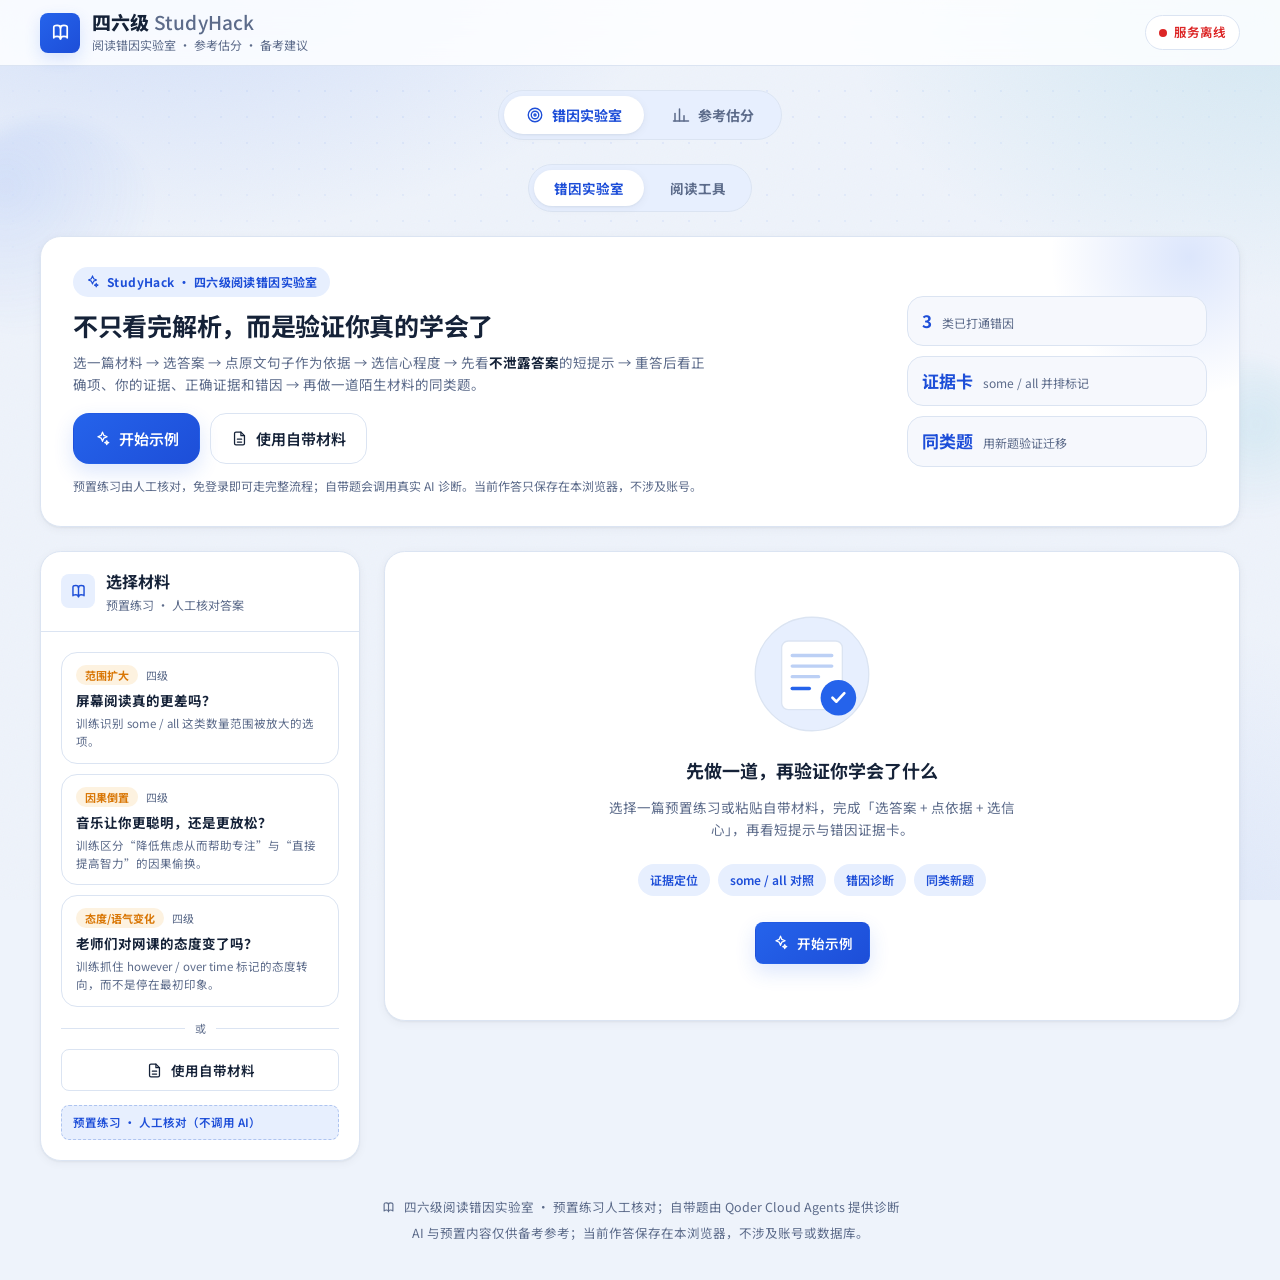
==== web/index.html @ 4e5019ba "feat: initial commit" ====
<!DOCTYPE html>
<html lang="zh-CN">
<head>
  <meta charset="UTF-8" />
  <meta name="viewport" content="width=device-width, initial-scale=1.0, viewport-fit=cover" />
  <title>四六级阅读错因实验室 · StudyHack</title>
  <meta name="description" content="面向大学生四六级备考：阅读错因实验室（选答案、点原文证据、看错因证据卡、做同类新题）与参考估分（参考区间、距目标分参考差、写译语言反馈）。预置练习人工核对，免登录可体验；当前作答只保存在本浏览器。" />
  <meta name="theme-color" content="#2563eb" />
  <link rel="icon" href="data:image/svg+xml,%3Csvg xmlns='http://www.w3.org/2000/svg' viewBox='0 0 24 24'%3E%3Crect width='24' height='24' rx='6' fill='%232563eb'/%3E%3Cpath d='M6 7h5a2 2 0 0 1 2 2v8a1.5 1.5 0 0 0-1.5-1.5H6zM18 7h-5a2 2 0 0 0-2 2v8a1.5 1.5 0 0 1 1.5-1.5H18z' fill='none' stroke='white' stroke-width='1.6' stroke-linejoin='round'/%3E%3C/svg%3E" />
  <link rel="preconnect" href="https://fonts.googleapis.com" />
  <link rel="preconnect" href="https://fonts.gstatic.com" crossorigin />
  <link href="https://fonts.googleapis.com/css2?family=Noto+Sans+SC:wght@400;500;700;800&display=swap" rel="stylesheet" />
  <link rel="stylesheet" href="styles.css" />
  <link rel="stylesheet" href="lab.css" />
</head>
<body>
  <!-- icon sprite: reading lab uses #i-*, estimator uses #e-i-* -->
  <svg width="0" height="0" style="position:absolute" aria-hidden="true">
    <symbol id="i-book" viewBox="0 0 24 24" fill="none" stroke="currentColor" stroke-width="1.8" stroke-linecap="round" stroke-linejoin="round"><path d="M12 7c0-1.5-1.5-2.5-3.5-2.5S5 5 5 6.5v11c0-1 1.5-1.5 3.5-1.5s3.5 1 3.5 2.5"/><path d="M12 7c0-1.5 1.5-2.5 3.5-2.5S19 5 19 6.5v11c0-1-1.5-1.5-3.5-1.5s-3.5 1-3.5 2.5"/><path d="M12 7v11.5"/></symbol>
    <symbol id="i-spark" viewBox="0 0 24 24" fill="none" stroke="currentColor" stroke-width="1.8" stroke-linecap="round" stroke-linejoin="round"><path d="M12 3l1.9 4.6L18.5 9.5l-4.6 1.9L12 16l-1.9-4.6L5.5 9.5l4.6-1.9z"/><path d="M18 15l.8 2 2 .8-2 .8-.8 2-.8-2-2-.8 2-.8z"/></symbol>
    <symbol id="i-info" viewBox="0 0 24 24" fill="none" stroke="currentColor" stroke-width="1.8" stroke-linecap="round" stroke-linejoin="round"><circle cx="12" cy="12" r="9"/><path d="M12 11v5M12 8h.01"/></symbol>
    <symbol id="i-chev" viewBox="0 0 24 24" fill="none" stroke="currentColor" stroke-width="2" stroke-linecap="round" stroke-linejoin="round"><path d="M6 9l6 6 6-6"/></symbol>
    <symbol id="i-trash" viewBox="0 0 24 24" fill="none" stroke="currentColor" stroke-width="1.8" stroke-linecap="round" stroke-linejoin="round"><path d="M4 7h16M9 7V5h6v2M6 7l1 13h10l1-13M10 11v6M14 11v6"/></symbol>
    <symbol id="i-file" viewBox="0 0 24 24" fill="none" stroke="currentColor" stroke-width="1.8" stroke-linecap="round" stroke-linejoin="round"><path d="M14 3H7a2 2 0 0 0-2 2v14a2 2 0 0 0 2 2h10a2 2 0 0 0 2-2V8z"/><path d="M14 3v5h5M9 13h6M9 17h6"/></symbol>
    <symbol id="i-translate" viewBox="0 0 24 24" fill="none" stroke="currentColor" stroke-width="1.8" stroke-linecap="round" stroke-linejoin="round"><path d="M4 5h8M8 3v2c0 4-2 7-5 8"/><path d="M6 9c0 2.5 2.5 4.5 6 5"/><path d="M13 20l4-9 4 9M14.5 17h5"/></symbol>
    <symbol id="i-vocab" viewBox="0 0 24 24" fill="none" stroke="currentColor" stroke-width="1.8" stroke-linecap="round" stroke-linejoin="round"><path d="M4 5a2 2 0 0 1 2-2h13v16H6a2 2 0 0 0-2 2z"/><path d="M4 19a2 2 0 0 1 2-2h13M9 7h6M9 11h4"/></symbol>
    <symbol id="i-check" viewBox="0 0 24 24" fill="none" stroke="currentColor" stroke-width="1.8" stroke-linecap="round" stroke-linejoin="round"><circle cx="12" cy="12" r="9"/><path d="M8.5 12.5l2.5 2.5 4.5-5"/></symbol>
    <symbol id="i-branch" viewBox="0 0 24 24" fill="none" stroke="currentColor" stroke-width="1.8" stroke-linecap="round" stroke-linejoin="round"><circle cx="6" cy="6" r="2.5"/><circle cx="6" cy="18" r="2.5"/><circle cx="18" cy="8" r="2.5"/><path d="M6 8.5v7M18 10.5c0 4-4 3.5-6 5.5"/></symbol>
    <symbol id="i-download" viewBox="0 0 24 24" fill="none" stroke="currentColor" stroke-width="1.8" stroke-linecap="round" stroke-linejoin="round"><path d="M12 3v12M7 11l5 5 5-5M5 21h14"/></symbol>
    <symbol id="i-copy" viewBox="0 0 24 24" fill="none" stroke="currentColor" stroke-width="1.8" stroke-linecap="round" stroke-linejoin="round"><rect x="9" y="9" width="11" height="11" rx="2"/><path d="M5 15V5a2 2 0 0 1 2-2h8"/></symbol>
    <symbol id="i-refresh" viewBox="0 0 24 24" fill="none" stroke="currentColor" stroke-width="1.8" stroke-linecap="round" stroke-linejoin="round"><path d="M20 11a8 8 0 1 0-2.3 6.3M20 5v6h-6"/></symbol>
    <symbol id="i-alert" viewBox="0 0 24 24" fill="none" stroke="currentColor" stroke-width="1.8" stroke-linecap="round" stroke-linejoin="round"><path d="M12 3l9 16H3z"/><path d="M12 10v4M12 17h.01"/></symbol>
    <symbol id="i-stop" viewBox="0 0 24 24" fill="none" stroke="currentColor" stroke-width="1.8" stroke-linecap="round" stroke-linejoin="round"><rect x="6" y="6" width="12" height="12" rx="2"/></symbol>
    <symbol id="i-ok" viewBox="0 0 24 24" fill="none" stroke="currentColor" stroke-width="2" stroke-linecap="round" stroke-linejoin="round"><path d="M5 12.5l4.5 4.5L19 7.5"/></symbol>
    <symbol id="i-target" viewBox="0 0 24 24" fill="none" stroke="currentColor" stroke-width="1.8" stroke-linecap="round" stroke-linejoin="round"><circle cx="12" cy="12" r="9"/><circle cx="12" cy="12" r="5"/><circle cx="12" cy="12" r="1.4"/></symbol>
    <symbol id="i-arrow" viewBox="0 0 24 24" fill="none" stroke="currentColor" stroke-width="2" stroke-linecap="round" stroke-linejoin="round"><path d="M5 12h14M13 6l6 6-6 6"/></symbol>
    <symbol id="e-i-logo" viewBox="0 0 24 24" fill="none" stroke="currentColor" stroke-width="2" stroke-linecap="round" stroke-linejoin="round"><path d="M3 3v18h18"/><path d="M7 14l3-4 3 3 4-6"/></symbol>
    <symbol id="e-i-ok" viewBox="0 0 24 24" fill="none" stroke="currentColor" stroke-width="2.4" stroke-linecap="round" stroke-linejoin="round"><path d="M20 6L9 17l-5-5"/></symbol>
    <symbol id="e-i-alert" viewBox="0 0 24 24" fill="none" stroke="currentColor" stroke-width="2" stroke-linecap="round" stroke-linejoin="round"><path d="M12 9v4"/><path d="M12 17h.01"/><path d="M10.3 3.9L1.8 18a2 2 0 0 0 1.7 3h17a2 2 0 0 0 1.7-3L13.7 3.9a2 2 0 0 0-3.4 0z"/></symbol>
    <symbol id="e-i-info" viewBox="0 0 24 24" fill="none" stroke="currentColor" stroke-width="2" stroke-linecap="round" stroke-linejoin="round"><circle cx="12" cy="12" r="9"/><path d="M12 16v-4"/><path d="M12 8h.01"/></symbol>
    <symbol id="e-i-chev" viewBox="0 0 24 24" fill="none" stroke="currentColor" stroke-width="2" stroke-linecap="round" stroke-linejoin="round"><path d="M6 9l6 6 6-6"/></symbol>
    <symbol id="e-i-listen" viewBox="0 0 24 24" fill="none" stroke="currentColor" stroke-width="2" stroke-linecap="round" stroke-linejoin="round"><path d="M3 12a9 9 0 0 1 18 0"/><path d="M21 16a2 2 0 0 1-2 2h-1v-6h1a2 2 0 0 1 2 2z"/><path d="M3 16a2 2 0 0 0 2 2h1v-6H5a2 2 0 0 0-2 2z"/></symbol>
    <symbol id="e-i-read" viewBox="0 0 24 24" fill="none" stroke="currentColor" stroke-width="2" stroke-linecap="round" stroke-linejoin="round"><path d="M2 4h6a3 3 0 0 1 3 3v13a2 2 0 0 0-2-2H2z"/><path d="M22 4h-6a3 3 0 0 0-3 3v13a2 2 0 0 1 2-2h7z"/></symbol>
    <symbol id="e-i-write" viewBox="0 0 24 24" fill="none" stroke="currentColor" stroke-width="2" stroke-linecap="round" stroke-linejoin="round"><path d="M12 20h9"/><path d="M16.5 3.5a2.1 2.1 0 0 1 3 3L7 19l-4 1 1-4z"/></symbol>
    <symbol id="e-i-trans" viewBox="0 0 24 24" fill="none" stroke="currentColor" stroke-width="2" stroke-linecap="round" stroke-linejoin="round"><path d="M4 5h7"/><path d="M7 4v1c0 4-2 7-4 8"/><path d="M5 9c0 2 2 4 5 5"/><path d="M12 20l4-9 4 9"/><path d="M13.5 17h5"/></symbol>
    <symbol id="e-i-spark" viewBox="0 0 24 24" fill="none" stroke="currentColor" stroke-width="2" stroke-linecap="round" stroke-linejoin="round"><path d="M12 3l1.9 5.1L19 10l-5.1 1.9L12 17l-1.9-5.1L5 10l5.1-1.9z"/><path d="M19 15l.8 2.2L22 18l-2.2.8L19 21l-.8-2.2L16 18l2.2-.8z"/></symbol>
    <symbol id="e-i-refresh" viewBox="0 0 24 24" fill="none" stroke="currentColor" stroke-width="2" stroke-linecap="round" stroke-linejoin="round"><path d="M21 12a9 9 0 1 1-3-6.7"/><path d="M21 3v5h-5"/></symbol>
    <symbol id="e-i-target" viewBox="0 0 24 24" fill="none" stroke="currentColor" stroke-width="2" stroke-linecap="round" stroke-linejoin="round"><circle cx="12" cy="12" r="9"/><circle cx="12" cy="12" r="5"/><circle cx="12" cy="12" r="1.4"/></symbol>
    <symbol id="e-i-chart" viewBox="0 0 24 24" fill="none" stroke="currentColor" stroke-width="2" stroke-linecap="round" stroke-linejoin="round"><path d="M4 20V10"/><path d="M10 20V4"/><path d="M16 20v-7"/><path d="M22 20H2"/></symbol>
    <symbol id="e-i-book" viewBox="0 0 24 24" fill="none" stroke="currentColor" stroke-width="2" stroke-linecap="round" stroke-linejoin="round"><path d="M4 19.5A2.5 2.5 0 0 1 6.5 17H20"/><path d="M6.5 2H20v20H6.5A2.5 2.5 0 0 1 4 19.5v-15A2.5 2.5 0 0 1 6.5 2z"/></symbol>
  </svg>

  <div class="bg" aria-hidden="true"><span class="orb a"></span><span class="orb b"></span></div>

  <header class="header">
    <div class="brand">
      <span class="logo"><svg><use href="#i-book"/></svg></span>
      <div class="titles">
        <h1>四六级 <span class="thin">StudyHack</span></h1>
        <p class="sub">阅读错因实验室 · 参考估分 · 备考建议</p>
      </div>
    </div>
    <div class="spacer"></div>
    <span class="status-pill" id="statusPill" data-state="checking" role="status">
      <span class="dot"></span><span class="txt" id="statusText">检测服务…</span>
    </span>
  </header>

  <main class="wrap">
    <nav class="tabnav" role="tablist" aria-label="功能切换">
      <button class="tab" id="tab-reading" role="tab" type="button" aria-selected="true" aria-controls="view-reading">
        <svg><use href="#i-target"/></svg><span>错因实验室</span>
      </button>
      <button class="tab" id="tab-estimator" role="tab" type="button" aria-selected="false" aria-controls="view-estimator" tabindex="-1">
        <svg><use href="#e-i-chart"/></svg><span>参考估分</span>
      </button>
    </nav>

    <!-- ==================== 阅读错因实验室 ==================== -->
    <section class="view view-reading active" id="view-reading" role="tabpanel" aria-labelledby="tab-reading">
      <div class="lab-subnav" role="tablist" aria-label="阅读模式">
        <button class="subtab" id="subtab-lab" role="tab" type="button" aria-selected="true" aria-controls="labPanel">错因实验室</button>
        <button class="subtab" id="subtab-tool" role="tab" type="button" aria-selected="false" aria-controls="toolPanel">阅读工具</button>
      </div>

      <div class="lab-panel" id="labPanel" role="tabpanel" aria-labelledby="subtab-lab">
        <section class="card lab-hero">
          <div class="lh-copy">
            <span class="eyebrow"><svg width="15" height="15"><use href="#i-spark"/></svg> StudyHack · 四六级阅读错因实验室</span>
            <h2>不只看完解析，而是验证你真的学会了</h2>
            <p>选一篇材料 → 选答案 → 点原文句子作为依据 → 选信心程度 → 先看<b>不泄露答案</b>的短提示 → 重答后看正确项、你的证据、正确证据和错因 → 再做一道陌生材料的同类题。</p>
            <div class="lh-actions">
              <button class="btn btn-primary btn-lg" id="labStartBtn" type="button"><svg><use href="#i-spark"/></svg>开始示例</button>
              <button class="btn btn-lg-ghost" id="labCustomBtn" type="button"><svg><use href="#i-file"/></svg>使用自带材料</button>
            </div>
            <p class="lh-note">预置练习由人工核对，免登录即可走完整流程；自带题会调用真实 AI 诊断。当前作答只保存在本浏览器，不涉及账号。</p>
          </div>
          <div class="lh-facts" aria-hidden="true">
            <div><b>3</b><span>类已打通错因</span></div>
            <div><b>证据卡</b><span>some / all 并排标记</span></div>
            <div><b>同类题</b><span>用新题验证迁移</span></div>
          </div>
        </section>

        <div class="lab-grid">
          <aside class="card lab-side">
            <div class="card-head">
              <span class="chip t"><svg><use href="#i-book"/></svg></span>
              <div><h2>选择材料</h2><p class="hint">预置练习 · 人工核对答案</p></div>
            </div>
            <div class="card-body">
              <div class="preset-list" id="labPresetList"></div>
              <div class="side-divider"><span>或</span></div>
              <button type="button" class="btn btn-block" id="labSideCustomBtn"><svg><use href="#i-file"/></svg>使用自带材料</button>
              <div class="mode-badge" id="labModeBadge" data-mode="local">本地示例模式</div>
            </div>
          </aside>

          <main class="lab-main" aria-live="polite">
            <div class="card empty" id="labEmpty">
              <svg class="art" viewBox="0 0 200 200" fill="none" aria-hidden="true">
                <circle cx="100" cy="100" r="86" fill="#e7effe"/>
                <circle cx="100" cy="100" r="86" stroke="#dbe4f2" stroke-width="2"/>
                <rect x="54" y="50" width="92" height="104" rx="10" fill="#fff" stroke="#dbe4f2" stroke-width="2"/>
                <path d="M70 72h60M70 88h60M70 104h40" stroke="#bcd0f5" stroke-width="5" stroke-linecap="round"/>
                <path d="M70 122h26" stroke="#2563eb" stroke-width="5" stroke-linecap="round"/>
                <circle cx="140" cy="136" r="27" fill="#2563eb"/>
                <path d="M131 136l6 6 12-13" stroke="#fff" stroke-width="4" stroke-linecap="round" stroke-linejoin="round"/>
              </svg>
              <h3>先做一道，再验证你学会了什么</h3>
              <p>选择一篇预置练习或粘贴自带材料，完成「选答案 + 点依据 + 选信心」，再看短提示与错因证据卡。</p>
              <div class="chips"><span>证据定位</span><span>some / all 对照</span><span>错因诊断</span><span>同类新题</span></div>
              <button type="button" class="btn btn-primary" id="labEmptyStart"><svg><use href="#i-spark"/></svg>开始示例</button>
            </div>
            <div id="labStage" class="lab-stage" hidden></div>
          </main>
        </div>
      </div>

      <!-- ==================== 阅读工具（按需加载） ==================== -->
      <div class="tool-panel" id="toolPanel" role="tabpanel" aria-labelledby="subtab-tool" hidden>
        <div class="workspace">
          <section class="input-panel" aria-label="阅读工具输入区">
            <details class="card guide" open>
              <summary>
                <span class="ico"><svg width="18" height="18"><use href="#i-info"/></svg></span>
                阅读工具说明
                <span class="chev"><svg width="18" height="18"><use href="#i-chev"/></svg></span>
              </summary>
              <ol>
                <li>选择级别并粘贴<b>阅读原文</b>，只想看翻译或生词也可以。</li>
                <li>点 <b>全文翻译 / 重点生词 / 长难句</b> 按需加载，每次只请求一个短结果。</li>
                <li>长材料会自动分段翻译；某段失败时可<b>只重试失败段</b>，已加载结果保留。</li>
                <li>生词可一键导出默写清单。</li>
              </ol>
              <div class="tip"><svg width="16" height="16"><use href="#i-spark"/></svg><span>想验证自己是否真的读懂？切到「错因实验室」，用证据卡诊断错因。</span></div>
            </details>

            <div class="card composer">
              <div class="field-label"><span>考试级别</span></div>
              <div class="seg" id="toolLevelSeg" data-level="CET4" role="group" aria-label="考试级别">
                <span class="thumb" aria-hidden="true"></span>
                <button type="button" data-level="CET4" aria-pressed="true">四级 CET-4</button>
                <button type="button" data-level="CET6" aria-pressed="false">六级 CET-6</button>
              </div>
              <div class="field-label">
                <span>原文</span>
                <span class="count" id="toolCharCount">0 / 6000</span>
              </div>
              <textarea id="toolInput" spellcheck="false" aria-label="阅读原文输入框" placeholder="在此粘贴四六级阅读原文……&#10;长材料会自动分段翻译。"></textarea>
              <div class="mini-actions">
                <button type="button" class="btn btn-sm" id="toolSampleBtn"><svg><use href="#i-file"/></svg>加载示例</button>
                <button type="button" class="btn btn-sm btn-ghost" id="toolClearBtn"><svg><use href="#i-trash"/></svg>清空</button>
              </div>
              <div class="tool-actions">
                <button type="button" class="btn" id="toolTransBtn"><svg><use href="#i-translate"/></svg>全文翻译</button>
                <button type="button" class="btn" id="toolVocabBtn"><svg><use href="#i-vocab"/></svg>重点生词</button>
                <button type="button" class="btn" id="toolGrammarBtn"><svg><use href="#i-branch"/></svg>长难句</button>
              </div>
              <p class="submit-note">按需加载 · 长材料自动分段 · 失败可单独重试</p>
              <div class="mode-badge" id="toolModeBadge" data-mode="local">本地示例模式</div>
            </div>
          </section>

          <section class="results" aria-label="阅读工具结果">
            <div class="card result-bar show" id="toolBar">
              <div class="meta"><span class="tag" id="toolTag">按需加载</span><span id="toolMeta"></span></div>
              <button type="button" class="btn btn-ok" id="toolExportBtn" disabled><svg><use href="#i-download"/></svg>导出默写清单</button>
              <button type="button" class="btn" id="toolCopyBtn"><svg><use href="#i-copy"/></svg>复制结果</button>
              <button type="button" class="btn btn-ghost" id="toolResetBtn"><svg><use href="#i-refresh"/></svg>清空结果</button>
            </div>

            <article class="card section tool-section" id="tool-sec-translation">
              <div class="card-head">
                <span class="chip t"><svg><use href="#i-translate"/></svg></span>
                <div><h2>全文翻译</h2><p class="hint">分段加载 · 已加载部分会保留</p></div>
                <span class="grow"></span>
                <button type="button" class="btn btn-sm btn-ghost" id="tool-retry-translation" hidden><svg><use href="#i-refresh"/></svg>重试失败段</button>
              </div>
              <div class="card-body">
                <div class="tool-status" id="tool-status-translation"></div>
                <div class="md" id="tool-body-translation"></div>
              </div>
            </article>

            <article class="card section tool-section" id="tool-sec-vocab">
              <div class="card-head">
                <span class="chip v"><svg><use href="#i-vocab"/></svg></span>
                <div><h2>重点生词</h2><p class="hint">音标 + 释义 · 考纲词优先</p></div>
                <span class="grow"></span>
                <button type="button" class="btn btn-sm btn-ghost" id="tool-retry-vocab" hidden><svg><use href="#i-refresh"/></svg>重试</button>
              </div>
              <div class="card-body">
                <div class="tool-status" id="tool-status-vocab"></div>
                <div class="md" id="tool-body-vocab"></div>
              </div>
            </article>

            <article class="card section tool-section" id="tool-sec-grammar">
              <div class="card-head">
                <span class="chip s"><svg><use href="#i-branch"/></svg></span>
                <div><h2>长难句拆解</h2><p class="hint">主干 · 从句 · 难点</p></div>
                <span class="grow"></span>
                <button type="button" class="btn btn-sm btn-ghost" id="tool-retry-grammar" hidden><svg><use href="#i-refresh"/></svg>重试</button>
              </div>
              <div class="card-body">
                <div class="tool-status" id="tool-status-grammar"></div>
                <div class="md" id="tool-body-grammar"></div>
              </div>
            </article>
          </section>
        </div>
      </div>

      <footer class="foot">
        <div class="line">
          <svg width="15" height="15"><use href="#i-book"/></svg>
          <span>四六级阅读错因实验室 · 预置练习人工核对；自带题由 Qoder Cloud Agents 提供诊断</span>
        </div>
        <p style="margin:6px 0 0">AI 与预置内容仅供备考参考；当前作答保存在本浏览器，不涉及账号或数据库。</p>
      </footer>
    </section>

    <!-- ==================== 参考估分 ==================== -->
    <section class="view view-estimator" id="view-estimator" role="tabpanel" aria-labelledby="tab-estimator">
      <div class="disclaimer-banner" role="note">
        <svg><use href="#e-i-alert"/></svg>
        <div><b>本结果仅为参考估算，不等于官方成绩。</b> 换算基于公开常模表的插值与经验校准，存在模型误差；最终成绩以教育部教育考试院发布为准。</div>
      </div>

      <div class="workspace">
        <div class="input-panel">
          <details class="card guide" open>
            <summary>
              <span class="ico"><svg width="18" height="18"><use href="#e-i-info"/></svg></span>
              使用说明
              <span class="chev"><svg width="18" height="18"><use href="#e-i-chev"/></svg></span>
            </summary>
            <ol>
              <li>选择 <b>四级 / 六级</b>，填写听力与阅读各题型的<b>答对题数</b>。</li>
              <li>写作与翻译可选 <b>自评档位</b>，或粘贴文本由 <b>AI 给出语言反馈</b>。</li>
              <li>查看分模块<b>参考区间</b>、<b>距 425 参考目标的参考差</b>与算法限制。</li>
              <li>可获取基于<b>内置资料库</b>的备考建议（不是个性化提分承诺）。</li>
            </ol>
            <div class="tip"><svg width="16" height="16"><use href="#e-i-info"/></svg><span>要判断切题或信息覆盖，需同时提供作文题目 / 翻译中文原文；缺少材料时只给语言层面反馈。</span></div>
          </details>

          <form class="card form" id="est-form" novalidate>
            <div class="card-head">
              <span class="chip"><svg><use href="#e-i-chart"/></svg></span>
              <div><h2>估分表单</h2><p class="hint">按题型填写答对题数</p></div>
            </div>
            <div class="card-body composer">
              <div class="seg" id="est-levelSeg" data-level="CET4" role="group" aria-label="考试级别">
                <span class="thumb"></span>
                <button type="button" data-level="CET4" aria-pressed="true">四级 CET-4</button>
                <button type="button" data-level="CET6" aria-pressed="false">六级 CET-6</button>
              </div>

              <fieldset class="group">
                <legend><svg width="16" height="16"><use href="#e-i-listen"/></svg> 听力 <span class="legend-max">满分 249</span></legend>
                <div class="count-grid" id="est-listeningFields"></div>
              </fieldset>

              <fieldset class="group">
                <legend><svg width="16" height="16"><use href="#e-i-read"/></svg> 阅读 <span class="legend-max">满分 249</span></legend>
                <div class="count-grid" id="est-readingFields"></div>
              </fieldset>

              <fieldset class="group" data-mod="writing">
                <legend><svg width="16" height="16"><use href="#e-i-write"/></svg> 写作 <span class="legend-max">满分 106.5</span></legend>
                <div class="mode-seg" data-target="writing" role="group" aria-label="写作评分方式">
                  <button type="button" data-mode="band" aria-pressed="true">自评档位</button>
                  <button type="button" data-mode="ai" aria-pressed="false">AI 语言反馈</button>
                </div>
                <div class="band-seg" data-target="writing" role="group" aria-label="写作档位">
                  <button type="button" data-band="low" aria-pressed="false">低档</button>
                  <button type="button" data-band="mid" aria-pressed="true">中档</button>
                  <button type="button" data-band="high" aria-pressed="false">高档</button>
                </div>
                <div class="ai-box" data-target="writing" hidden>
                  <textarea id="est-writingText" maxlength="4000" placeholder="粘贴你的作文全文，AI 将给出 0–15 的语言反馈…"></textarea>
                  <textarea id="est-writingPrompt" class="material-input" maxlength="2000" placeholder="可选：粘贴本次作文题目，才能判断是否切题…"></textarea>
                  <p class="ai-hint">缺少作文题目时，只做语言反馈，不判断切题与论点覆盖。</p>
                </div>
              </fieldset>

              <fieldset class="group" data-mod="translation">
                <legend><svg width="16" height="16"><use href="#e-i-trans"/></svg> 翻译 <span class="legend-max">满分 106.5</span></legend>
                <div class="mode-seg" data-target="translation" role="group" aria-label="翻译评分方式">
                  <button type="button" data-mode="band" aria-pressed="true">自评档位</button>
                  <button type="button" data-mode="ai" aria-pressed="false">AI 语言反馈</button>
                </div>
                <div class="band-seg" data-target="translation" role="group" aria-label="翻译档位">
                  <button type="button" data-band="low" aria-pressed="false">低档</button>
                  <button type="button" data-band="mid" aria-pressed="true">中档</button>
                  <button type="button" data-band="high" aria-pressed="false">高档</button>
                </div>
                <div class="ai-box" data-target="translation" hidden>
                  <textarea id="est-translationText" maxlength="4000" placeholder="粘贴你的翻译译文，AI 将给出 0–15 的语言反馈…"></textarea>
                  <textarea id="est-translationSource" class="material-input" maxlength="2000" placeholder="可选：粘贴翻译中文原文，才能判断信息覆盖与漏译…"></textarea>
                  <p class="ai-hint">缺少中文原文时，只做语言反馈，不判断信息覆盖。</p>
                </div>
              </fieldset>

              <button type="submit" class="btn btn-primary btn-lg" id="est-estimateBtn">
                <svg><use href="#e-i-target"/></svg><span id="est-estimateLabel">开始估分</span>
              </button>
              <p class="submit-note">估分即时完成；AI 语言反馈与备考建议需联网调用。</p>
            </div>
          </form>
        </div>

        <div class="results">
          <div class="card empty" id="est-emptyState">
            <svg class="art" viewBox="0 0 120 120" fill="none" aria-hidden="true">
              <rect x="14" y="20" width="92" height="80" rx="10" fill="var(--accent-soft)"/>
              <rect x="26" y="62" width="14" height="26" rx="3" fill="var(--site-accent)" opacity=".55"/>
              <rect x="46" y="48" width="14" height="40" rx="3" fill="var(--site-accent)" opacity=".75"/>
              <rect x="66" y="36" width="14" height="52" rx="3" fill="var(--site-accent)"/>
              <rect x="86" y="54" width="10" height="34" rx="3" fill="var(--info)" opacity=".7"/>
              <path d="M24 34h50" stroke="var(--accent-deep)" stroke-width="3" stroke-linecap="round" opacity=".5"/>
            </svg>
            <h3>填写表单，查看参考估分</h3>
            <p>基于公开常模换算给出分模块参考区间、距 425 参考目标的参考差，并按相对薄弱模块推送内置备考资料。</p>
            <div class="chips"><span>参考区间</span><span>距目标分参考差</span><span>算法限制</span><span>内置资料建议</span></div>
          </div>

          <div class="card progress" id="est-progress">
            <div class="row">
              <span class="pulse"></span>
              <span class="label" id="est-progressLabel">正在处理…</span>
              <span class="elapsed" id="est-elapsed">0.0s</span>
            </div>
            <div class="bar"><i></i></div>
          </div>

          <div class="card error-card" id="est-errorCard">
            <span class="ico"><svg width="20" height="20"><use href="#e-i-alert"/></svg></span>
            <div>
              <h3>处理失败</h3>
              <p id="est-errorMessage">请稍后重试。</p>
              <button type="button" class="btn btn-sm" id="est-errorRetryBtn"><svg><use href="#e-i-refresh"/></svg> 重试</button>
            </div>
          </div>

          <div class="card result-bar" id="est-resultBar">
            <div class="meta"><span class="tag" id="est-resultTag">估分完成</span><span id="est-resultMeta"></span></div>
            <button type="button" class="btn btn-sm" id="est-recommendBtn"><svg><use href="#e-i-spark"/></svg> 获取备考建议</button>
            <button type="button" class="btn btn-sm btn-ghost" id="est-reestimateBtn"><svg><use href="#e-i-refresh"/></svg> 重新估分</button>
          </div>

          <section class="card section overview" id="est-overviewCard">
            <div class="card-head">
              <span class="chip t"><svg><use href="#e-i-target"/></svg></span>
              <div><h2>参考估分总览</h2><p class="hint" id="est-overviewHint"></p></div>
            </div>
            <div class="card-body">
              <div class="total-row">
                <div class="total-num"><span id="est-totalScore">0</span><small>/ 710</small></div>
                <div class="total-side">
                  <div class="range-line">参考区间 <b id="est-totalRange">0 – 0</b></div>
                  <div class="range-line muted">总分按各模块报道分相加，含经验校准误差</div>
                </div>
              </div>
              <div class="gap-block">
                <div class="gap-head">
                  <span>距 425 参考目标</span>
                  <b id="est-gapValue">—</b>
                </div>
                <p class="gap-note" id="est-gapNote"></p>
                <p class="limits-note" id="est-limits"></p>
              </div>
            </div>
          </section>

          <section class="card section" id="est-modulesCard">
            <div class="card-head">
              <span class="chip o"><svg><use href="#e-i-chart"/></svg></span>
              <div><h2>分模块参考得分</h2><p class="hint">报道分换算 · 参考估算</p></div>
            </div>
            <div class="card-body"><div class="module-list" id="est-moduleList"></div></div>
          </section>

          <section class="card section" id="est-aiCommentCard">
            <div class="card-head">
              <span class="chip v"><svg><use href="#e-i-write"/></svg></span>
              <div><h2>AI 写译反馈</h2><p class="hint">满分各 15 分 · 缺少材料时只评语言</p></div>
            </div>
            <div class="card-body"><div id="est-aiCommentBody" class="ai-comments"></div></div>
          </section>

          <section class="card section" id="est-recommendCard">
            <div class="card-head">
              <span class="chip s"><svg><use href="#e-i-book"/></svg></span>
              <div><h2>备考建议（基于内置资料）</h2><p class="hint">RAG 召回内置资料 · 非个性化提分承诺</p></div>
              <div class="grow"></div>
              <button type="button" class="btn btn-sm btn-ghost" id="est-stopRecBtn" hidden>停止</button>
            </div>
            <div class="card-body"><div id="est-recommendBody" class="md"></div></div>
          </section>
        </div>
      </div>

      <footer class="foot">
        <div class="line"><svg width="15" height="15"><use href="#e-i-alert"/></svg> 本结果仅为参考估算，不等于官方成绩。</div>
        <div class="line muted">换算基于公开常模表插值与经验校准 · 建议来自内置 curated 资料库</div>
      </footer>
    </section>
  </main>

  <div class="toast-region" id="toastRegion" aria-live="polite" aria-atomic="false"></div>

  <script type="module" src="app.js"></script>
</body>
</html>
---- web/styles.css ----
/* ============================================================
   四六级备考助手 — unified blue-white academic study surface
   Two views (阅读答疑 / 估分系统) share one design-token foundation.
   Tokens below are the Nudge-controlled variables; every business
   style consumes them so appearance/radius/spacing/typography/motion
   stay editable from the workbench. View-specific rules are scoped
   under .view-reading / .view-estimator.
   ============================================================ */

:root {
  --site-bg: #eef3fb;
  --site-fg: #152238;
  --site-accent: #2563eb;
  --site-on-accent: #ffffff;
  --site-surface: #ffffff;
  --site-muted: #5c6b8a;
  --site-border: #dbe4f2;
  --site-font: "Noto Sans SC", system-ui, -apple-system, "Segoe UI", Roboto, "PingFang SC", "Microsoft YaHei", sans-serif;
  --site-radius: 16px;
  --site-space: 1;
  --site-type: 1;
  --site-motion: 1;

  /* derived palette */
  --accent-deep: #1d4ed8;
  --accent-soft: #e7effe;
  --accent-glow: rgba(37, 99, 235, .16);
  --ok: #15a34a;
  --ok-soft: #e6f6ec;
  --bad: #dc2626;
  --bad-soft: #fdeaea;
  --warn: #d97706;
  --warn-soft: #fdf2e0;
  --info: #0891b2;

  --gap: calc(24px * var(--site-space, 1));
  --gap-sm: calc(12px * var(--site-space, 1));
  --gap-lg: calc(36px * var(--site-space, 1));
  --dur: calc(180ms * var(--site-motion, 1));
  --dur-slow: calc(420ms * var(--site-motion, 1));
  --r-sm: calc(var(--site-radius) * .5);
  --r-md: var(--site-radius);
  --r-lg: calc(var(--site-radius) * 1.3);
  --r-pill: 999px;

  --shadow-sm: 0 1px 2px rgba(21, 34, 56, .05), 0 2px 10px rgba(21, 34, 56, .05);
  --shadow-md: 0 8px 28px rgba(21, 34, 56, .09), 0 2px 8px rgba(21, 34, 56, .05);
  --shadow-lg: 0 22px 60px rgba(21, 34, 56, .16);
  --header-h: 66px;
}

* { box-sizing: border-box; }
html { scroll-behavior: smooth; }
body {
  margin: 0;
  min-height: 100vh;
  font-family: var(--site-font);
  color: var(--site-fg);
  background: var(--site-bg);
  font-size: calc(15px * var(--site-type, 1));
  line-height: 1.65;
  -webkit-font-smoothing: antialiased;
  text-rendering: optimizeLegibility;
}
.muted { color: var(--site-muted); }

/* ---------- layered ambient background ---------- */
.bg {
  position: fixed; inset: 0; z-index: -1; overflow: hidden;
  background:
    radial-gradient(900px 520px at 12% -8%, var(--accent-glow), transparent 60%),
    radial-gradient(760px 520px at 100% 0%, rgba(8, 145, 178, .12), transparent 58%),
    radial-gradient(680px 600px at 88% 108%, rgba(37, 99, 235, .10), transparent 60%),
    var(--site-bg);
}
.bg::before {
  content: ""; position: absolute; inset: 0;
  background-image: radial-gradient(rgba(37, 99, 235, .10) 1px, transparent 1.4px);
  background-size: 26px 26px;
  mask-image: radial-gradient(1100px 700px at 50% 0%, #000 30%, transparent 78%);
  opacity: .7;
}
.bg::after {
  content: ""; position: absolute; inset: 0; opacity: .035;
  background-image: url("data:image/svg+xml,%3Csvg xmlns='http://www.w3.org/2000/svg' width='160' height='160'%3E%3Cfilter id='n'%3E%3CfeTurbulence type='fractalNoise' baseFrequency='.85' numOctaves='2'/%3E%3C/filter%3E%3Crect width='100%25' height='100%25' filter='url(%23n)'/%3E%3C/svg%3E");
}
.bg .orb { position: absolute; border-radius: 50%; filter: blur(8px); opacity: .5; animation: drift calc(18s * var(--site-motion, 1)) ease-in-out infinite alternate; }
.bg .orb.a { width: 220px; height: 220px; top: 120px; left: -60px; background: radial-gradient(circle at 30% 30%, rgba(37, 99, 235, .22), transparent 70%); }
.bg .orb.b { width: 160px; height: 160px; top: 40%; right: -40px; background: radial-gradient(circle at 60% 40%, rgba(8, 145, 178, .20), transparent 70%); animation-delay: -6s; }
@keyframes drift { from { transform: translate3d(0, 0, 0); } to { transform: translate3d(24px, -30px, 0); } }

/* ---------- header ---------- */
.header {
  position: fixed; top: 0; left: 0; right: 0; height: calc(var(--header-h) + env(safe-area-inset-top)); z-index: 50;
  display: flex; align-items: center; gap: var(--gap-sm);
  padding: env(safe-area-inset-top) max(clamp(16px, 4vw, 40px), env(safe-area-inset-right)) 0 max(clamp(16px, 4vw, 40px), env(safe-area-inset-left));
  background: color-mix(in srgb, var(--site-surface) 82%, transparent);
  backdrop-filter: saturate(1.4) blur(14px); -webkit-backdrop-filter: saturate(1.4) blur(14px);
  border-bottom: 1px solid var(--site-border);
}
.brand { display: flex; align-items: center; gap: 12px; min-width: 0; }
.brand .logo { width: 40px; height: 40px; flex: 0 0 auto; display: grid; place-items: center; border-radius: var(--r-sm); color: var(--site-on-accent); background: linear-gradient(140deg, var(--site-accent), var(--accent-deep)); box-shadow: 0 6px 16px var(--accent-glow); }
.brand .logo svg { width: 23px; height: 23px; }
.brand .titles { min-width: 0; }
.brand h1 { margin: 0; font-size: calc(19px * var(--site-type, 1)); font-weight: 800; letter-spacing: .2px; line-height: 1.2; white-space: nowrap; }
.brand h1 .thin { font-weight: 500; color: var(--site-muted); }
.brand .sub { margin: 1px 0 0; font-size: calc(12px * var(--site-type, 1)); color: var(--site-muted); white-space: nowrap; overflow: hidden; text-overflow: ellipsis; }
.header .spacer { flex: 1; }
.status-pill { display: inline-flex; align-items: center; gap: 7px; padding: 6px 13px; border-radius: var(--r-pill); border: 1px solid var(--site-border); background: var(--site-surface); font-size: calc(12.5px * var(--site-type, 1)); font-weight: 600; color: var(--site-muted); white-space: nowrap; }
.status-pill .dot { width: 8px; height: 8px; border-radius: 50%; background: var(--site-muted); }
.status-pill[data-state="ready"] { color: var(--ok); border-color: color-mix(in srgb, var(--ok) 30%, var(--site-border)); }
.status-pill[data-state="ready"] .dot { background: var(--ok); box-shadow: 0 0 0 4px var(--ok-soft); }
.status-pill[data-state="local"] { color: var(--warn); border-color: color-mix(in srgb, var(--warn) 30%, var(--site-border)); }
.status-pill[data-state="local"] .dot { background: var(--warn); box-shadow: 0 0 0 4px var(--warn-soft); }
.status-pill[data-state="down"] { color: var(--bad); }
.status-pill[data-state="down"] .dot { background: var(--bad); }

/* ---------- layout ---------- */
.wrap { max-width: 1280px; margin: 0 auto; padding: calc(var(--header-h) + env(safe-area-inset-top) + var(--gap)) max(clamp(16px, 4vw, 40px), env(safe-area-inset-right)) calc(var(--gap-lg) + env(safe-area-inset-bottom)) max(clamp(16px, 4vw, 40px), env(safe-area-inset-left)); }
.workspace { display: grid; gap: var(--gap); align-items: start; }

/* ---------- tab navigation + views ---------- */
.tabnav {
  display: flex; width: fit-content; gap: 6px;
  margin: 0 auto var(--gap);
  padding: 5px;
  border-radius: var(--r-pill);
  background: var(--accent-soft);
  border: 1px solid var(--site-border);
}
.tabnav .tab {
  appearance: none; border: 0; background: transparent;
  display: inline-flex; align-items: center; gap: 8px;
  padding: 9px 22px;
  border-radius: var(--r-pill);
  font-family: inherit; font-size: calc(14px * var(--site-type, 1)); font-weight: 700;
  color: var(--site-muted); cursor: pointer;
  transition: color var(--dur), background var(--dur), box-shadow var(--dur);
}
.tabnav .tab svg { width: 18px; height: 18px; flex: 0 0 auto; }
.tabnav .tab:hover { color: var(--accent-deep); }
.tabnav .tab[aria-selected="true"] { background: var(--site-surface); color: var(--accent-deep); box-shadow: var(--shadow-sm); }
.tabnav .tab:focus-visible { outline: none; box-shadow: 0 0 0 4px var(--accent-glow); }
.view { display: none; }
.view.active { display: block; animation: rise var(--dur-slow) cubic-bezier(.2, .7, .2, 1) both; }

/* ---------- generic card ---------- */
.card { background: var(--site-surface); border: 1px solid var(--site-border); border-radius: var(--r-lg); box-shadow: var(--shadow-sm); }
.card-head { display: flex; align-items: center; gap: 11px; padding: calc(16px * var(--site-space, 1)) calc(20px * var(--site-space, 1)); border-bottom: 1px solid var(--site-border); }
.card-head .chip { width: 34px; height: 34px; flex: 0 0 auto; display: grid; place-items: center; border-radius: var(--r-sm); background: var(--accent-soft); color: var(--accent-deep); }
.card-head .chip svg { width: 19px; height: 19px; }
.card-head .chip.t { background: var(--accent-soft); color: var(--accent-deep); }
.card-head .chip.v { background: var(--warn-soft); color: var(--warn); }
.card-head .chip.o { background: var(--ok-soft); color: var(--ok); }
.card-head .chip.s { background: color-mix(in srgb, var(--info) 14%, white); color: var(--info); }
.card-head h2 { margin: 0; font-size: calc(16px * var(--site-type, 1)); font-weight: 700; }
.card-head .hint { margin: 1px 0 0; font-size: calc(12px * var(--site-type, 1)); color: var(--site-muted); font-weight: 400; }
.card-head .grow { flex: 1; }
.card-body { padding: calc(20px * var(--site-space, 1)); }

/* ---------- input panel ---------- */
.input-panel { position: sticky; top: calc(var(--header-h) + env(safe-area-inset-top) + var(--gap)); display: flex; flex-direction: column; gap: var(--gap); }
.guide { padding: calc(16px * var(--site-space, 1)) calc(18px * var(--site-space, 1)); }
.guide summary { display: flex; align-items: center; gap: 9px; cursor: pointer; font-weight: 700; font-size: calc(14px * var(--site-type, 1)); list-style: none; color: var(--site-fg); }
.guide summary::-webkit-details-marker { display: none; }
.guide summary .ico { color: var(--site-accent); display: grid; place-items: center; }
.guide summary .chev { margin-left: auto; transition: transform var(--dur); color: var(--site-muted); }
.guide[open] summary .chev { transform: rotate(180deg); }
.guide ol { margin: 12px 0 0; padding-left: 20px; color: var(--site-muted); font-size: calc(13px * var(--site-type, 1)); }
.guide ol li { margin: 6px 0; }
.guide ol li b { color: var(--site-fg); font-weight: 600; }
.guide .tip { margin-top: 12px; padding: 10px 12px; border-radius: var(--r-sm); background: var(--accent-soft); color: var(--accent-deep); font-size: calc(12.5px * var(--site-type, 1)); display: flex; gap: 8px; align-items: flex-start; }
.guide .tip svg { flex: 0 0 auto; margin-top: 2px; }

.composer { display: flex; flex-direction: column; }

/* level seg */
.seg { position: relative; display: grid; grid-template-columns: 1fr 1fr; padding: 4px; border-radius: var(--r-pill); background: var(--accent-soft); border: 1px solid var(--site-border); }
.seg .thumb { position: absolute; top: 4px; bottom: 4px; left: 4px; width: calc(50% - 4px); border-radius: var(--r-pill); background: var(--site-surface); box-shadow: var(--shadow-sm); transition: transform var(--dur) cubic-bezier(.4, 0, .2, 1); }
.seg[data-level="CET6"] .thumb { transform: translateX(100%); }
.seg button { position: relative; z-index: 1; appearance: none; border: 0; background: transparent; padding: 8px 10px; border-radius: var(--r-pill); font-family: inherit; font-size: calc(13.5px * var(--site-type, 1)); font-weight: 700; color: var(--site-muted); cursor: pointer; transition: color var(--dur); }
.seg button[aria-pressed="true"] { color: var(--accent-deep); }

/* ---------- buttons ---------- */
.btn { appearance: none; display: inline-flex; align-items: center; justify-content: center; gap: 8px; padding: 10px 16px; border-radius: var(--r-sm); border: 1px solid var(--site-border); background: var(--site-surface); color: var(--site-fg); font-family: inherit; font-size: calc(13.5px * var(--site-type, 1)); font-weight: 600; cursor: pointer; transition: transform var(--dur), box-shadow var(--dur), background var(--dur), border-color var(--dur), color var(--dur), opacity var(--dur); }
.btn svg { width: 17px; height: 17px; flex: 0 0 auto; }
.btn:hover { transform: translateY(-1px); box-shadow: var(--shadow-sm); border-color: color-mix(in srgb, var(--site-accent) 35%, var(--site-border)); }
.btn:active { transform: translateY(0); }
.btn:focus-visible { outline: none; box-shadow: 0 0 0 4px var(--accent-glow); }
.btn:disabled { opacity: .55; cursor: not-allowed; transform: none; box-shadow: none; }
.btn-primary { background: linear-gradient(140deg, var(--site-accent), var(--accent-deep)); border-color: transparent; color: var(--site-on-accent); box-shadow: 0 8px 20px var(--accent-glow); }
.btn-primary:hover { box-shadow: 0 12px 26px var(--accent-glow); border-color: transparent; }
.btn-primary:focus-visible { box-shadow: 0 0 0 4px var(--accent-glow); }
.btn-lg { padding: 14px 20px; font-size: calc(15px * var(--site-type, 1)); border-radius: var(--r-md); width: 100%; }
.btn-ghost { background: transparent; }
.btn-sm { padding: 7px 12px; font-size: calc(12.5px * var(--site-type, 1)); }
.submit-note { margin: 2px 0 0; font-size: calc(12px * var(--site-type, 1)); color: var(--site-muted); text-align: center; }

/* ---------- results ---------- */
.results { display: flex; flex-direction: column; gap: var(--gap); min-width: 0; }
.empty { display: flex; flex-direction: column; align-items: center; text-align: center; padding: calc(56px * var(--site-space, 1)) 28px; gap: 6px; }
.empty .art { width: 132px; height: 132px; margin-bottom: 10px; }
.empty h3 { margin: 0; font-size: calc(18px * var(--site-type, 1)); font-weight: 700; }
.empty p { margin: 4px 0 18px; color: var(--site-muted); font-size: calc(13.5px * var(--site-type, 1)); }
.empty .chips { display: flex; gap: 8px; flex-wrap: wrap; justify-content: center; }
.empty .chips span { padding: 6px 12px; border-radius: var(--r-pill); background: var(--accent-soft); color: var(--accent-deep); font-size: calc(12px * var(--site-type, 1)); font-weight: 600; }

/* progress */
.progress { padding: calc(18px * var(--site-space, 1)) calc(20px * var(--site-space, 1)); display: none; }
.progress.show { display: block; }
.progress .row { display: flex; align-items: center; gap: 12px; }
.progress .pulse { position: relative; width: 12px; height: 12px; flex: 0 0 auto; }
.progress .pulse::before, .progress .pulse::after { content: ""; position: absolute; inset: 0; border-radius: 50%; background: var(--site-accent); }
.progress .pulse::after { animation: ping calc(1.4s * var(--site-motion, 1)) cubic-bezier(0, 0, .2, 1) infinite; }
@keyframes ping { 0% { transform: scale(1); opacity: .6; } 80%, 100% { transform: scale(2.6); opacity: 0; } }
.progress .label { font-weight: 700; font-size: calc(14px * var(--site-type, 1)); }
.progress .elapsed { margin-left: auto; color: var(--site-muted); font-size: calc(12.5px * var(--site-type, 1)); font-variant-numeric: tabular-nums; }
.progress .bar { margin-top: 14px; height: 6px; border-radius: var(--r-pill); background: var(--accent-soft); overflow: hidden; }
.progress .bar i { display: block; height: 100%; width: 40%; border-radius: var(--r-pill); background: linear-gradient(90deg, transparent, var(--site-accent), transparent); animation: slide calc(1.3s * var(--site-motion, 1)) ease-in-out infinite; }
@keyframes slide { 0% { transform: translateX(-120%); } 100% { transform: translateX(320%); } }

/* result toolbar */
.result-bar { display: none; align-items: center; gap: 10px; flex-wrap: wrap; padding: calc(14px * var(--site-space, 1)) calc(18px * var(--site-space, 1)); }
.result-bar.show { display: flex; }
.result-bar .meta { display: flex; align-items: center; gap: 8px; font-size: calc(12.5px * var(--site-type, 1)); color: var(--site-muted); margin-right: auto; }
.result-bar .meta .tag { padding: 3px 10px; border-radius: var(--r-pill); background: var(--ok-soft); color: var(--ok); font-weight: 700; }

/* section cards */
.section { display: none; overflow: hidden; }
.section.show { display: block; animation: rise var(--dur-slow) cubic-bezier(.2, .7, .2, 1) both; }
@keyframes rise { from { opacity: 0; transform: translateY(14px); } to { opacity: 1; transform: none; } }

/* rendered markdown */
.md p { margin: 0 0 12px; }
.md h3 { margin: 20px 0 10px; font-size: calc(15px * var(--site-type, 1)); font-weight: 700; color: var(--accent-deep); }
.md h3:first-child { margin-top: 0; }
.md h2 { margin: 18px 0 10px; font-size: calc(16px * var(--site-type, 1)); }
.md strong { font-weight: 700; color: var(--site-fg); }
.md code { padding: 1px 6px; border-radius: 6px; background: var(--accent-soft); color: var(--accent-deep); font-size: .9em; font-family: ui-monospace, "SFMono-Regular", Consolas, monospace; }
.md hr { border: 0; border-top: 1px solid var(--site-border); margin: 18px 0; }
.md blockquote { margin: 12px 0; padding: 10px 16px; border-left: 3px solid var(--site-accent); background: var(--accent-soft); border-radius: 0 var(--r-sm) var(--r-sm) 0; color: var(--site-muted); }
.md ul, .md ol { margin: 10px 0; padding-left: 4px; list-style: none; }
.md ol { padding-left: 22px; list-style: decimal; }
.md ul li { position: relative; padding: 7px 12px 7px 26px; margin: 6px 0; border-radius: var(--r-sm); }
.md ul li::before { content: ""; position: absolute; left: 11px; top: 15px; width: 6px; height: 6px; border-radius: 50%; background: var(--site-accent); }
.md em { color: var(--site-muted); }

/* tables */
.table-wrap, .md .table-wrap { overflow-x: auto; margin: 6px 0 12px; border-radius: var(--r-md); border: 1px solid var(--site-border); }
.md table { width: 100%; border-collapse: collapse; font-size: calc(13.5px * var(--site-type, 1)); }
.md thead th { text-align: left; padding: 11px 14px; background: var(--accent-soft); color: var(--accent-deep); font-weight: 700; border-bottom: 1px solid var(--site-border); }
.md tbody td { padding: 10px 14px; border-bottom: 1px solid var(--site-border); vertical-align: top; }
.md tbody tr:last-child td { border-bottom: 0; }
.md tbody tr { transition: background var(--dur); }
.md tbody tr:hover { background: color-mix(in srgb, var(--accent-soft) 45%, transparent); }

/* streaming caret */
.caret { display: inline-block; width: 8px; height: 1.05em; margin-left: 2px; vertical-align: text-bottom; background: var(--site-accent); border-radius: 2px; animation: blink calc(1s * var(--site-motion, 1)) steps(2, start) infinite; }
@keyframes blink { 0%, 100% { opacity: 1; } 50% { opacity: 0; } }

/* error */
.error-card { display: none; padding: calc(22px * var(--site-space, 1)); border-color: color-mix(in srgb, var(--bad) 30%, var(--site-border)); }
.error-card.show { display: flex; gap: 14px; align-items: flex-start; animation: rise var(--dur-slow) both; }
.error-card .ico { width: 38px; height: 38px; flex: 0 0 auto; display: grid; place-items: center; border-radius: var(--r-sm); background: var(--bad-soft); color: var(--bad); }
.error-card h3 { margin: 0 0 4px; font-size: calc(15px * var(--site-type, 1)); }
.error-card p { margin: 0 0 12px; color: var(--site-muted); font-size: calc(13.5px * var(--site-type, 1)); }

/* footer */
.foot { margin-top: var(--gap-lg); color: var(--site-muted); font-size: calc(12.5px * var(--site-type, 1)); }
.foot .line { display: flex; gap: 8px; align-items: center; justify-content: center; flex-wrap: wrap; }

/* toast */
.toast-region { position: fixed; left: 50%; bottom: calc(28px + env(safe-area-inset-bottom)); transform: translateX(-50%); z-index: 100; display: flex; flex-direction: column; gap: 10px; align-items: center; pointer-events: none; }
.toast { display: flex; align-items: center; gap: 10px; padding: 12px 18px; border-radius: var(--r-pill); background: var(--site-fg); color: #fff; font-size: calc(13.5px * var(--site-type, 1)); font-weight: 600; box-shadow: var(--shadow-lg); animation: toast-in var(--dur-slow) cubic-bezier(.2, .8, .2, 1) both; max-width: 90vw; }
.toast svg { width: 18px; height: 18px; flex: 0 0 auto; }
.toast.ok svg { color: #6ee7a0; }
.toast.err { background: var(--bad); }
.toast.out { animation: toast-out var(--dur) ease forwards; }
@keyframes toast-in { from { opacity: 0; transform: translateY(16px) scale(.96); } to { opacity: 1; transform: none; } }
@keyframes toast-out { to { opacity: 0; transform: translateY(10px) scale(.97); } }

/* scrollbars */
* { scrollbar-width: thin; scrollbar-color: color-mix(in srgb, var(--site-accent) 45%, var(--site-border)) transparent; }
*::-webkit-scrollbar { width: 10px; height: 10px; }
*::-webkit-scrollbar-track { background: transparent; }
*::-webkit-scrollbar-thumb { background: color-mix(in srgb, var(--site-accent) 38%, var(--site-border)); border-radius: var(--r-pill); border: 2px solid var(--site-bg); }
*::-webkit-scrollbar-thumb:hover { background: var(--site-accent); }
.sr-only { position: absolute; width: 1px; height: 1px; padding: 0; margin: -1px; overflow: hidden; clip: rect(0, 0, 0, 0); white-space: nowrap; border: 0; }

/* ============================================================
   阅读答疑 view specifics
   ============================================================ */
.view-reading .workspace { grid-template-columns: minmax(340px, 400px) minmax(0, 1fr); }
.view-reading .composer { padding: calc(18px * var(--site-space, 1)); gap: calc(14px * var(--site-space, 1)); }
.view-reading .field-label { display: flex; align-items: center; justify-content: space-between; font-size: calc(13px * var(--site-type, 1)); font-weight: 600; color: var(--site-fg); }
.view-reading .field-label .count { font-weight: 500; color: var(--site-muted); font-variant-numeric: tabular-nums; }
.view-reading .field-label .count.over { color: var(--bad); font-weight: 700; }
.view-reading textarea#input {
  width: 100%; min-height: 280px; resize: vertical;
  padding: 14px 15px; border-radius: var(--r-md);
  border: 1.5px solid var(--site-border);
  background: color-mix(in srgb, var(--site-bg) 45%, var(--site-surface));
  color: var(--site-fg); font-family: var(--site-font);
  font-size: calc(14px * var(--site-type, 1)); line-height: 1.75;
  transition: border-color var(--dur), box-shadow var(--dur), background var(--dur);
}
.view-reading textarea#input::placeholder { color: color-mix(in srgb, var(--site-muted) 75%, transparent); }
.view-reading textarea#input:focus { outline: none; border-color: var(--site-accent); background: var(--site-surface); box-shadow: 0 0 0 4px var(--accent-glow); }
.view-reading .mini-actions { display: flex; gap: 8px; flex-wrap: wrap; }
.view-reading .btn-ok { color: var(--ok); border-color: color-mix(in srgb, var(--ok) 30%, var(--site-border)); background: var(--ok-soft); }
.view-reading .btn-ok:hover { border-color: var(--ok); }
.view-reading .result-bar .meta .tag.partial { background: var(--warn-soft); color: var(--warn); }
.view-reading .sections { display: flex; flex-direction: column; gap: var(--gap); }
.view-reading .section .card-body { font-size: calc(14.5px * var(--site-type, 1)); }
.view-reading .section .card-body > :first-child { margin-top: 0; }
.view-reading .section .card-body > :last-child { margin-bottom: 0; }
.view-reading .md ul li.opt { padding-left: 14px; border: 1px solid transparent; }
.view-reading .md ul li.opt::before { display: none; }
.view-reading .md ul li.opt-correct { background: var(--ok-soft); border-color: color-mix(in srgb, var(--ok) 26%, transparent); }
.view-reading .md ul li.opt-wrong { background: var(--bad-soft); border-color: color-mix(in srgb, var(--bad) 22%, transparent); }
.view-reading .md thead th { white-space: nowrap; }
.view-reading .vocab-word { font-weight: 700; color: var(--accent-deep); font-size: 1.04em; }
.view-reading .vocab-phonetic { font-family: ui-monospace, "SFMono-Regular", Consolas, monospace; color: var(--site-muted); white-space: nowrap; }
.view-reading .badge { display: inline-block; padding: 2px 10px; border-radius: var(--r-pill); font-size: calc(11.5px * var(--site-type, 1)); font-weight: 700; white-space: nowrap; }
.view-reading .badge-cet4 { background: var(--accent-soft); color: var(--accent-deep); }
.view-reading .badge-cet6 { background: var(--warn-soft); color: var(--warn); }
.view-reading .empty p { max-width: 420px; }
.view-reading .empty .chips { margin-bottom: 20px; }
.view-reading .foot { text-align: center; }
.view-reading .foot a { color: var(--accent-deep); text-decoration: none; }
.view-reading .foot a:hover { text-decoration: underline; }

/* ============================================================
   估分系统 view specifics
   ============================================================ */
.view-estimator .workspace { grid-template-columns: minmax(340px, 420px) minmax(0, 1fr); }
.view-estimator .composer { gap: calc(16px * var(--site-space, 1)); }
.view-estimator .disclaimer-banner {
  display: flex; gap: 12px; align-items: flex-start;
  padding: calc(13px * var(--site-space, 1)) calc(18px * var(--site-space, 1));
  margin-bottom: var(--gap);
  border-radius: var(--r-md);
  border: 1px solid color-mix(in srgb, var(--warn) 34%, var(--site-border));
  background: var(--warn-soft); color: #8a5a06;
  font-size: calc(13px * var(--site-type, 1));
}
.view-estimator .disclaimer-banner svg { width: 20px; height: 20px; flex: 0 0 auto; color: var(--warn); margin-top: 1px; }
.view-estimator .disclaimer-banner b { color: #7a4f04; }

.view-estimator .group { border: 1px solid var(--site-border); border-radius: var(--r-md); padding: calc(14px * var(--site-space, 1)); margin: 0; display: flex; flex-direction: column; gap: calc(11px * var(--site-space, 1)); background: color-mix(in srgb, var(--site-bg) 30%, var(--site-surface)); }
.view-estimator .group legend { display: flex; align-items: center; gap: 7px; padding: 0 8px; font-size: calc(13.5px * var(--site-type, 1)); font-weight: 700; color: var(--site-fg); }
.view-estimator .group legend svg { color: var(--site-accent); }
.view-estimator .legend-max { margin-left: 4px; font-size: calc(11.5px * var(--site-type, 1)); font-weight: 600; color: var(--site-muted); padding: 1px 8px; border-radius: var(--r-pill); background: var(--accent-soft); }

.view-estimator .count-grid { display: flex; flex-direction: column; gap: 9px; }
.view-estimator .count-row { display: grid; grid-template-columns: 1fr auto; align-items: center; gap: 10px; }
.view-estimator .count-row .cname { font-size: calc(13px * var(--site-type, 1)); color: var(--site-fg); }
.view-estimator .count-row .cname small { display: block; color: var(--site-muted); font-size: calc(11px * var(--site-type, 1)); }
.view-estimator .stepper { display: inline-flex; align-items: center; gap: 0; border: 1.5px solid var(--site-border); border-radius: var(--r-sm); background: var(--site-surface); overflow: hidden; }
.view-estimator .stepper button { appearance: none; border: 0; background: transparent; width: 30px; height: 34px; font-size: 18px; line-height: 1; color: var(--site-muted); cursor: pointer; transition: background var(--dur), color var(--dur); }
.view-estimator .stepper button:hover { background: var(--accent-soft); color: var(--accent-deep); }
.view-estimator .stepper input { width: 46px; height: 34px; border: 0; border-left: 1px solid var(--site-border); border-right: 1px solid var(--site-border); text-align: center; font-family: inherit; font-size: calc(14px * var(--site-type, 1)); font-weight: 700; color: var(--site-fg); background: transparent; -moz-appearance: textfield; font-variant-numeric: tabular-nums; }
.view-estimator .stepper input::-webkit-outer-spin-button, .view-estimator .stepper input::-webkit-inner-spin-button { -webkit-appearance: none; margin: 0; }
.view-estimator .stepper input:focus { outline: none; background: var(--accent-soft); }
.view-estimator .count-row .of { font-size: calc(11.5px * var(--site-type, 1)); color: var(--site-muted); margin-left: 6px; font-variant-numeric: tabular-nums; }

.view-estimator .mode-seg, .view-estimator .band-seg { display: grid; gap: 6px; }
.view-estimator .mode-seg { grid-template-columns: 1fr 1fr; }
.view-estimator .band-seg { grid-template-columns: 1fr 1fr 1fr; }
.view-estimator .mode-seg button, .view-estimator .band-seg button { appearance: none; border: 1.5px solid var(--site-border); background: var(--site-surface); padding: 8px 6px; border-radius: var(--r-sm); font-family: inherit; font-size: calc(12.5px * var(--site-type, 1)); font-weight: 600; color: var(--site-muted); cursor: pointer; transition: all var(--dur); }
.view-estimator .mode-seg button[aria-pressed="true"], .view-estimator .band-seg button[aria-pressed="true"] { border-color: var(--site-accent); background: var(--accent-soft); color: var(--accent-deep); }
.view-estimator .mode-seg button:hover, .view-estimator .band-seg button:hover { border-color: color-mix(in srgb, var(--site-accent) 40%, var(--site-border)); }

.view-estimator .ai-box { display: flex; flex-direction: column; gap: 6px; }
.view-estimator .ai-box textarea { width: 100%; min-height: 120px; resize: vertical; padding: 11px 12px; border-radius: var(--r-sm); border: 1.5px solid var(--site-border); background: var(--site-surface); color: var(--site-fg); font-family: var(--site-font); font-size: calc(13px * var(--site-type, 1)); line-height: 1.7; transition: border-color var(--dur), box-shadow var(--dur); }
.view-estimator .ai-box textarea:focus { outline: none; border-color: var(--site-accent); box-shadow: 0 0 0 4px var(--accent-glow); }
.view-estimator .ai-hint { margin: 0; font-size: calc(11.5px * var(--site-type, 1)); color: var(--site-muted); }

/* overview */
.view-estimator .total-row { display: flex; align-items: center; gap: calc(22px * var(--site-space, 1)); flex-wrap: wrap; }
.view-estimator .total-num { font-size: calc(52px * var(--site-type, 1)); font-weight: 800; line-height: 1; color: var(--accent-deep); font-variant-numeric: tabular-nums; letter-spacing: -1px; }
.view-estimator .total-num small { font-size: calc(16px * var(--site-type, 1)); font-weight: 600; color: var(--site-muted); margin-left: 4px; }
.view-estimator .total-side { display: flex; flex-direction: column; gap: 5px; font-size: calc(13px * var(--site-type, 1)); }
.view-estimator .total-side b { color: var(--site-fg); font-variant-numeric: tabular-nums; }
.view-estimator .range-line, .view-estimator .pct-line { color: var(--site-muted); }

.view-estimator .prob { margin-top: calc(20px * var(--site-space, 1)); padding-top: calc(18px * var(--site-space, 1)); border-top: 1px dashed var(--site-border); }
.view-estimator .prob-head { display: flex; align-items: baseline; justify-content: space-between; margin-bottom: 9px; }
.view-estimator .prob-title { font-size: calc(13.5px * var(--site-type, 1)); font-weight: 700; }
.view-estimator .prob-value { font-size: calc(26px * var(--site-type, 1)); font-weight: 800; color: var(--site-accent); font-variant-numeric: tabular-nums; }
.view-estimator .prob-bar { position: relative; height: 16px; border-radius: var(--r-pill); background: var(--accent-soft); overflow: hidden; border: 1px solid var(--site-border); }
.view-estimator .prob-bar i { display: block; height: 100%; width: 0; border-radius: var(--r-pill); background: linear-gradient(90deg, var(--site-accent), var(--accent-deep)); transition: width var(--dur-slow) cubic-bezier(.2, .7, .2, 1), background var(--dur); }
.view-estimator .prob-bar[data-tone="ok"] i { background: linear-gradient(90deg, #22c55e, var(--ok)); }
.view-estimator .prob-bar[data-tone="warn"] i { background: linear-gradient(90deg, #f59e0b, var(--warn)); }
.view-estimator .prob-bar[data-tone="bad"] i { background: linear-gradient(90deg, #f87171, var(--bad)); }
.view-estimator .prob-mark { position: absolute; top: -2px; bottom: -2px; width: 2px; background: color-mix(in srgb, var(--site-fg) 40%, transparent); }
.view-estimator .prob-label { margin-top: 8px; font-size: calc(13px * var(--site-type, 1)); font-weight: 600; color: var(--site-muted); }

/* modules */
.view-estimator .module-list { display: flex; flex-direction: column; gap: calc(15px * var(--site-space, 1)); }
.view-estimator .module { display: flex; flex-direction: column; gap: 6px; }
.view-estimator .module .m-head { display: flex; align-items: baseline; gap: 8px; font-size: calc(13.5px * var(--site-type, 1)); }
.view-estimator .module .m-name { font-weight: 700; }
.view-estimator .module .m-weak { font-size: calc(11px * var(--site-type, 1)); font-weight: 700; color: var(--warn); background: var(--warn-soft); padding: 1px 8px; border-radius: var(--r-pill); }
.view-estimator .module .m-score { margin-left: auto; font-weight: 700; color: var(--accent-deep); font-variant-numeric: tabular-nums; }
.view-estimator .module .m-score small { color: var(--site-muted); font-weight: 500; }
.view-estimator .module .m-bar { height: 10px; border-radius: var(--r-pill); background: var(--accent-soft); overflow: hidden; }
.view-estimator .module .m-bar i { display: block; height: 100%; width: 0; border-radius: var(--r-pill); background: linear-gradient(90deg, var(--site-accent), var(--accent-deep)); transition: width var(--dur-slow) cubic-bezier(.2, .7, .2, 1); }
.view-estimator .module.weak .m-bar i { background: linear-gradient(90deg, #f59e0b, var(--warn)); }
.view-estimator .module .m-pct { font-size: calc(11.5px * var(--site-type, 1)); color: var(--site-muted); }

/* ai comments */
.view-estimator .ai-comments { display: flex; flex-direction: column; gap: 12px; }
.view-estimator .ai-comment { border: 1px solid var(--site-border); border-radius: var(--r-md); padding: 12px 14px; background: color-mix(in srgb, var(--site-bg) 30%, var(--site-surface)); }
.view-estimator .ai-comment .ac-head { display: flex; align-items: center; gap: 8px; margin-bottom: 5px; }
.view-estimator .ai-comment .ac-name { font-weight: 700; font-size: calc(13.5px * var(--site-type, 1)); }
.view-estimator .ai-comment .ac-score { margin-left: auto; font-weight: 800; color: var(--accent-deep); font-variant-numeric: tabular-nums; }
.view-estimator .ai-comment .ac-band { font-size: calc(11px * var(--site-type, 1)); font-weight: 700; padding: 1px 8px; border-radius: var(--r-pill); background: var(--accent-soft); color: var(--accent-deep); }
.view-estimator .ai-comment .ac-text { margin: 0; font-size: calc(13px * var(--site-type, 1)); color: var(--site-muted); }

.view-estimator .md ul li { padding: 6px 12px 6px 26px; margin: 5px 0; }
.view-estimator .md ul li::before { top: 14px; }
.view-estimator .md thead th { padding: 10px 13px; }
.view-estimator .md tbody td { padding: 9px 13px; }
.view-estimator .empty p { max-width: 440px; }
.view-estimator .foot { display: flex; flex-direction: column; gap: 5px; }
.view-estimator .foot .line { gap: 7px; }
.view-estimator .foot .line:first-child { color: var(--warn); font-weight: 600; }

/* ---------- responsive ---------- */
@media (max-width: 920px) {
  .view-reading .workspace, .view-estimator .workspace { grid-template-columns: 1fr; }
  .input-panel { position: static; }
  .brand .sub { display: none; }
  .view-reading textarea#input { min-height: 220px; }
}
@media (max-width: 560px) {
  :root { --header-h: 58px; }
  .wrap { padding-left: max(14px, env(safe-area-inset-left)); padding-right: max(14px, env(safe-area-inset-right)); }
  .brand { gap: 9px; }
  .brand h1 { font-size: calc(16px * var(--site-type, 1)); }
  .brand h1 .thin { display: none; }
  .brand .logo { width: 34px; height: 34px; border-radius: 9px; }
  .brand .logo svg { width: 20px; height: 20px; }
  .status-pill .txt { display: none; }
  .status-pill { padding: 8px; }
  .status-pill .dot { width: 9px; height: 9px; }

  .tabnav { width: 100%; margin-bottom: var(--gap-sm); padding: 4px; gap: 4px; }
  .tabnav .tab { flex: 1; justify-content: center; padding: 12px 8px; gap: 6px; font-size: calc(13.5px * var(--site-type, 1)); }
  .tabnav .tab svg { width: 16px; height: 16px; }

  .card-head { padding: 13px 15px; gap: 9px; }
  .card-head .chip { width: 30px; height: 30px; }
  .card-head .chip svg { width: 17px; height: 17px; }
  .card-head h2 { font-size: calc(15px * var(--site-type, 1)); }
  .card-body { padding: 15px; }
  .view-reading .composer { padding: 15px; gap: 12px; }

  .guide { padding: 13px 15px; }
  .guide ol { font-size: calc(12.5px * var(--site-type, 1)); padding-left: 18px; }
  .guide .tip { font-size: calc(12px * var(--site-type, 1)); }

  /* keep inputs >= 16px so iOS Safari does not auto-zoom on focus */
  .view-reading textarea#input { min-height: 200px; font-size: max(16px, calc(14px * var(--site-type, 1))); padding: 12px 13px; }
  .view-estimator .ai-box textarea { min-height: 110px; font-size: max(16px, calc(13px * var(--site-type, 1))); }
  .view-estimator .stepper input { width: 50px; height: 42px; font-size: max(16px, calc(14px * var(--site-type, 1))); }
  .view-estimator .stepper button { width: 40px; height: 42px; font-size: 20px; }

  .view-estimator .group { padding: 12px; gap: 10px; }
  .view-estimator .count-row { gap: 8px; }
  .view-estimator .count-row .cname { font-size: calc(12.5px * var(--site-type, 1)); }
  .view-estimator .mode-seg button, .view-estimator .band-seg button { padding: 11px 6px; font-size: calc(12.5px * var(--site-type, 1)); }
  .view-estimator .disclaimer-banner { padding: 11px 13px; gap: 9px; font-size: calc(12.5px * var(--site-type, 1)); }

  .view-estimator .total-row { gap: 14px; }
  .view-estimator .total-num { font-size: calc(40px * var(--site-type, 1)); }
  .view-estimator .total-side { font-size: calc(12.5px * var(--site-type, 1)); }
  .view-estimator .prob-value { font-size: calc(22px * var(--site-type, 1)); }

  .result-bar { padding: 12px 14px; gap: 8px; }
  .result-bar .meta { width: 100%; margin: 0 0 2px; }
  .result-bar .btn { flex: 1 1 46%; }

  .empty { padding: 36px 18px; }
  .empty .art { width: 104px; height: 104px; }
  .empty h3 { font-size: calc(16px * var(--site-type, 1)); }

  .md table { font-size: calc(12.5px * var(--site-type, 1)); }
  .md thead th { padding: 9px 10px; }
  .md tbody td { padding: 8px 10px; }
  .table-wrap, .md .table-wrap { -webkit-overflow-scrolling: touch; }
  .view-reading .section .card-body { font-size: calc(14px * var(--site-type, 1)); }
  .md ul li { padding: 6px 10px 6px 24px; }

  .foot { margin-top: var(--gap); font-size: calc(12px * var(--site-type, 1)); }
  .toast-region { bottom: calc(20px + env(safe-area-inset-bottom)); }
  .toast { padding: 11px 16px; font-size: calc(13px * var(--site-type, 1)); }
}
@media (max-width: 400px) {
  .brand h1 { font-size: calc(15px * var(--site-type, 1)); }
  .tabnav .tab { padding: 12px 6px; font-size: calc(13px * var(--site-type, 1)); }
  .view-estimator .total-row { flex-direction: column; align-items: flex-start; gap: 8px; }
  .view-estimator .total-num { font-size: calc(36px * var(--site-type, 1)); }
  .view-estimator .count-row .cname small { font-size: calc(10.5px * var(--site-type, 1)); }
  .result-bar .btn { flex: 1 1 100%; }
}
@media (prefers-reduced-motion: reduce) {
  *, *::before, *::after { animation-duration: .001ms !important; animation-iteration-count: 1 !important; transition-duration: .001ms !important; scroll-behavior: auto !important; }
  .bg .orb { animation: none; }
}
---- web/lab.css ----
/* ============================================================
   阅读错因实验室 (StudyHack) — lab flow, evidence cards, tool states
   Loaded after styles.css so it can build on the design tokens.
   ============================================================ */
[hidden] { display: none !important; }

.lab-subnav {
  display: flex; width: fit-content; gap: 6px; margin: 0 auto var(--gap);
  padding: 5px; border-radius: var(--r-pill);
  background: var(--accent-soft); border: 1px solid var(--site-border);
}
.lab-subnav .subtab {
  appearance: none; border: 0; background: transparent;
  padding: 8px 20px; border-radius: var(--r-pill);
  font-family: inherit; font-size: calc(13.5px * var(--site-type, 1)); font-weight: 700;
  color: var(--site-muted); cursor: pointer; transition: all var(--dur);
}
.lab-subnav .subtab[aria-selected="true"] { background: var(--site-surface); color: var(--accent-deep); box-shadow: var(--shadow-sm); }
.lab-subnav .subtab:focus-visible { outline: none; box-shadow: 0 0 0 4px var(--accent-glow); }

.lab-hero {
  display: grid; grid-template-columns: minmax(0, 1fr) 300px; gap: var(--gap);
  align-items: center; padding: calc(30px * var(--site-space, 1)) calc(32px * var(--site-space, 1));
  margin-bottom: var(--gap); overflow: hidden; position: relative;
}
.lab-hero::after {
  content: ""; position: absolute; width: 280px; height: 280px; right: -90px; top: -120px;
  border-radius: 50%; background: radial-gradient(circle, var(--accent-glow), transparent 70%); pointer-events: none;
}
.lab-hero .eyebrow {
  display: inline-flex; align-items: center; gap: 7px;
  font-size: calc(12px * var(--site-type, 1)); font-weight: 700; letter-spacing: .4px;
  color: var(--accent-deep); background: var(--accent-soft); padding: 5px 12px; border-radius: var(--r-pill);
}
.lab-hero h2 { margin: 12px 0 8px; font-size: calc(25px * var(--site-type, 1)); line-height: 1.35; letter-spacing: -.3px; }
.lab-hero p { margin: 0; color: var(--site-muted); font-size: calc(13.5px * var(--site-type, 1)); max-width: 640px; }
.lab-hero p b { color: var(--site-fg); }
.lh-actions { display: flex; gap: 10px; flex-wrap: wrap; margin-top: 18px; }
.lh-actions .btn-lg { width: auto; }
.btn-lg-ghost { padding: 13px 20px; border-radius: var(--r-md); font-size: calc(15px * var(--site-type, 1)); background: transparent; }
.lh-note { margin-top: 12px !important; font-size: calc(12px * var(--site-type, 1)) !important; }
.lh-facts { display: grid; gap: 10px; position: relative; z-index: 1; }
.lh-facts div { display: flex; align-items: baseline; gap: 10px; padding: 10px 14px; border-radius: var(--r-md); background: color-mix(in srgb, var(--site-bg) 55%, var(--site-surface)); border: 1px solid var(--site-border); }
.lh-facts b { font-size: calc(17px * var(--site-type, 1)); color: var(--accent-deep); }
.lh-facts span { font-size: calc(12px * var(--site-type, 1)); color: var(--site-muted); }

.lab-grid { display: grid; grid-template-columns: minmax(270px, 320px) minmax(0, 1fr); gap: var(--gap); align-items: start; }
.lab-side { position: sticky; top: calc(var(--header-h) + env(safe-area-inset-top) + var(--gap)); }
.lab-side .card-body { display: flex; flex-direction: column; gap: 12px; }
.preset-list { display: flex; flex-direction: column; gap: 10px; }
.preset {
  appearance: none; text-align: left; font-family: inherit; cursor: pointer;
  display: flex; flex-direction: column; gap: 5px;
  padding: 12px 14px; border-radius: var(--r-md);
  border: 1.5px solid var(--site-border); background: var(--site-surface);
  color: var(--site-fg); transition: all var(--dur);
}
.preset:hover { border-color: color-mix(in srgb, var(--site-accent) 42%, var(--site-border)); transform: translateY(-1px); box-shadow: var(--shadow-sm); }
.preset.active { border-color: var(--site-accent); background: color-mix(in srgb, var(--accent-soft) 70%, var(--site-surface)); }
.preset-top { display: flex; align-items: center; gap: 8px; }
.preset-tag { font-size: calc(11px * var(--site-type, 1)); font-weight: 700; color: var(--warn); background: var(--warn-soft); padding: 2px 9px; border-radius: var(--r-pill); }
.preset-lv { margin-left: auto; font-size: calc(11px * var(--site-type, 1)); color: var(--site-muted); }
.preset b { font-size: calc(13.5px * var(--site-type, 1)); }
.preset-blurb { font-size: calc(11.5px * var(--site-type, 1)); color: var(--site-muted); line-height: 1.55; }
.side-divider { display: flex; align-items: center; gap: 10px; color: var(--site-muted); font-size: calc(11px * var(--site-type, 1)); }
.side-divider::before, .side-divider::after { content: ""; flex: 1; height: 1px; background: var(--site-border); }
.btn-block { width: 100%; }

.mode-badge {
  margin-top: 2px; padding: 8px 11px; border-radius: var(--r-sm);
  font-size: calc(11.5px * var(--site-type, 1)); font-weight: 600; line-height: 1.45;
  border: 1px dashed var(--site-border); color: var(--site-muted); background: color-mix(in srgb, var(--site-bg) 40%, var(--site-surface));
}
.mode-badge[data-mode="live"] { color: var(--ok); border-color: color-mix(in srgb, var(--ok) 32%, var(--site-border)); background: var(--ok-soft); }
.mode-badge[data-mode="local"] { color: var(--warn); border-color: color-mix(in srgb, var(--warn) 32%, var(--site-border)); background: var(--warn-soft); }
.mode-badge[data-mode="down"] { color: var(--bad); border-color: color-mix(in srgb, var(--bad) 30%, var(--site-border)); background: var(--bad-soft); }
.mode-badge[data-mode="preset"] { color: var(--accent-deep); border-color: color-mix(in srgb, var(--site-accent) 25%, var(--site-border)); background: var(--accent-soft); }

.lab-main { min-width: 0; }
.lab-stage { display: flex; flex-direction: column; gap: var(--gap); scroll-margin-top: calc(var(--header-h) + env(safe-area-inset-top) + 12px); }
.stage-head { display: flex; align-items: flex-end; gap: 12px; padding: 2px 2px 0; }
.stage-head .sh-main { min-width: 0; }
.stage-head .stage-kicker { font-size: calc(11.5px * var(--site-type, 1)); font-weight: 700; color: var(--accent-deep); letter-spacing: .3px; }
.stage-head h2 { margin: 3px 0 0; font-size: calc(21px * var(--site-type, 1)); line-height: 1.3; }
.stage-head .sh-actions { margin-left: auto; display: flex; gap: 8px; flex-shrink: 0; }

.stepbar { display: flex; gap: 6px; overflow-x: auto; padding-bottom: 2px; scrollbar-width: none; }
.stepbar::-webkit-scrollbar { display: none; }
.stepbar .step { display: inline-flex; align-items: center; gap: 5px; padding: 4px 10px; border-radius: var(--r-pill); font-size: calc(11px * var(--site-type, 1)); font-weight: 600; color: var(--site-muted); background: color-mix(in srgb, var(--site-bg) 50%, var(--site-surface)); border: 1px solid var(--site-border); white-space: nowrap; }
.stepbar .step i { font-style: normal; width: 16px; height: 16px; display: grid; place-items: center; border-radius: 50%; background: var(--site-border); color: var(--site-muted); font-size: 10px; }
.stepbar .step.active { color: var(--accent-deep); border-color: color-mix(in srgb, var(--site-accent) 40%, var(--site-border)); background: var(--accent-soft); }
.stepbar .step.active i { background: var(--site-accent); color: #fff; }
.stepbar .step.done { color: var(--ok); border-color: color-mix(in srgb, var(--ok) 26%, var(--site-border)); }
.stepbar .step.done i { background: var(--ok); color: #fff; }

.stage-card { overflow: hidden; }
.stage-card > .card-body { padding: calc(20px * var(--site-space, 1)); }
.pill { font-size: calc(11px * var(--site-type, 1)); font-weight: 700; color: var(--accent-deep); background: var(--accent-soft); padding: 3px 10px; border-radius: var(--r-pill); }

.passage { font-size: calc(15px * var(--site-type, 1)); line-height: 1.95; }
.passage p { margin: 0 0 12px; }
.passage p:last-child { margin-bottom: 0; }
.passage .sent { display: inline; appearance: none; border: 0; background: transparent; font: inherit; color: inherit; line-height: inherit; padding: 1px 2px; border-radius: 5px; text-align: left; transition: background var(--dur), box-shadow var(--dur); }
.passage.interactive .sent { cursor: pointer; }
.passage.interactive .sent:hover { background: color-mix(in srgb, var(--accent-soft) 70%, transparent); }
.passage .sent.sel { background: var(--accent-soft); box-shadow: inset 0 -2px 0 var(--site-accent); }
.passage .sent.ev-hi { background: var(--ok-soft); box-shadow: inset 0 -2px 0 var(--ok); }
.passage .sent.ev-stu { background: color-mix(in srgb, var(--accent-soft) 80%, #fff); box-shadow: inset 0 -2px 0 var(--accent-deep); }
.passage .sent.flash { animation: flash 1.2s ease; }
@keyframes flash { 0%, 100% { background-color: transparent; } 30% { background-color: var(--warn-soft); } }

.question-body { display: flex; flex-direction: column; gap: 14px; }
.q-stem { margin: 0; font-size: calc(16px * var(--site-type, 1)); font-weight: 700; line-height: 1.6; }
.option-list { display: flex; flex-direction: column; gap: 8px; }
.opt-btn {
  appearance: none; font-family: inherit; text-align: left; cursor: pointer;
  display: flex; align-items: flex-start; gap: 10px;
  padding: 11px 13px; border-radius: var(--r-sm);
  border: 1.5px solid var(--site-border); background: var(--site-surface); color: var(--site-fg);
  transition: all var(--dur);
}
.opt-btn:hover { border-color: color-mix(in srgb, var(--site-accent) 38%, var(--site-border)); background: color-mix(in srgb, var(--accent-soft) 35%, var(--site-surface)); }
.opt-btn.sel { border-color: var(--site-accent); background: var(--accent-soft); box-shadow: 0 0 0 3px var(--accent-glow); }
.opt-key { flex: 0 0 auto; width: 24px; height: 24px; display: grid; place-items: center; border-radius: 50%; background: var(--site-bg); color: var(--site-muted); font-weight: 800; font-size: calc(12px * var(--site-type, 1)); }
.opt-btn.sel .opt-key { background: var(--site-accent); color: #fff; }
.opt-text { font-size: calc(14px * var(--site-type, 1)); line-height: 1.6; }

.evidence-pick { padding: 11px 13px; border-radius: var(--r-sm); background: color-mix(in srgb, var(--site-bg) 45%, var(--site-surface)); border: 1px dashed var(--site-border); }
.ep-head { display: flex; align-items: center; justify-content: space-between; gap: 8px; font-size: calc(13px * var(--site-type, 1)); font-weight: 700; }
.ep-count { font-size: calc(12px * var(--site-type, 1)); color: var(--accent-deep); white-space: nowrap; }
.ep-hint { margin: 4px 0 0; font-size: calc(11.5px * var(--site-type, 1)); color: var(--site-muted); }
.conf-label { font-size: calc(13px * var(--site-type, 1)); font-weight: 700; }
.conf-row { display: flex; align-items: center; gap: 8px; flex-wrap: wrap; }
.conf-btn { appearance: none; font-family: inherit; cursor: pointer; padding: 8px 18px; border-radius: var(--r-pill); border: 1.5px solid var(--site-border); background: var(--site-surface); font-size: calc(13px * var(--site-type, 1)); font-weight: 700; color: var(--site-muted); transition: all var(--dur); }
.conf-btn:hover { border-color: color-mix(in srgb, var(--site-accent) 38%, var(--site-border)); }
.conf-btn.sel { border-color: var(--site-accent); background: var(--accent-soft); color: var(--accent-deep); }
.conf-note { flex: 1 1 200px; font-size: calc(11.5px * var(--site-type, 1)); color: var(--site-muted); }

.hint-banner { display: flex; gap: 10px; align-items: flex-start; padding: 13px 16px; border-radius: var(--r-md); border: 1px solid color-mix(in srgb, var(--warn) 32%, var(--site-border)); background: var(--warn-soft); }
.hint-banner p { margin: 0; font-size: calc(13.5px * var(--site-type, 1)); color: #8a5a06; font-weight: 600; }
.hint-stage .hint-hero { padding: 18px; border-radius: var(--r-md); background: color-mix(in srgb, var(--warn-soft) 60%, var(--site-surface)); border: 1px solid color-mix(in srgb, var(--warn) 24%, var(--site-border)); }
.hint-text { margin: 10px 0 0; font-size: calc(17px * var(--site-type, 1)); font-weight: 700; line-height: 1.65; color: var(--site-fg); }
.attempt-recap { display: flex; flex-wrap: wrap; gap: 8px 18px; margin: 14px 0; font-size: calc(12.5px * var(--site-type, 1)); color: var(--site-muted); }
.attempt-recap b { color: var(--site-fg); }

.lab-error { padding: 14px 16px; border-radius: var(--r-md); border: 1px solid color-mix(in srgb, var(--bad) 32%, var(--site-border)); background: var(--bad-soft); }
.lab-error b { color: var(--bad); font-size: calc(13.5px * var(--site-type, 1)); }
.lab-error p { margin: 4px 0 10px; font-size: calc(12.5px * var(--site-type, 1)); color: var(--site-muted); }
.lab-loading { display: flex; align-items: center; gap: 10px; padding: 12px 16px; border-radius: var(--r-md); background: var(--accent-soft); color: var(--accent-deep); font-size: calc(13px * var(--site-type, 1)); font-weight: 600; }
.spin { width: 16px; height: 16px; flex: 0 0 auto; border-radius: 50%; border: 2px solid color-mix(in srgb, var(--site-accent) 30%, transparent); border-top-color: var(--site-accent); animation: spin .8s linear infinite; }
@keyframes spin { to { transform: rotate(360deg); } }

.verdict { padding: 16px 18px; border-radius: var(--r-md); border: 1px solid var(--site-border); background: color-mix(in srgb, var(--site-bg) 40%, var(--site-surface)); }
.verdict.ok { border-color: color-mix(in srgb, var(--ok) 30%, var(--site-border)); background: var(--ok-soft); }
.verdict.bad { border-color: color-mix(in srgb, var(--bad) 26%, var(--site-border)); background: var(--bad-soft); }
.v-main { display: flex; align-items: center; gap: 8px; flex-wrap: wrap; font-size: calc(14px * var(--site-type, 1)); }
.v-dot { width: 10px; height: 10px; border-radius: 50%; background: var(--bad); }
.verdict.ok .v-dot { background: var(--ok); }
.v-sub { color: var(--site-muted); font-size: calc(12.5px * var(--site-type, 1)); }
.v-sub b { color: var(--site-fg); }
.v-re { margin-top: 6px; font-size: calc(13px * var(--site-type, 1)); color: var(--site-fg); }
.v-meta { margin-top: 6px; font-size: calc(11.5px * var(--site-type, 1)); color: var(--site-muted); }
.lab-warn { padding: 11px 14px; border-radius: var(--r-sm); background: var(--warn-soft); border: 1px solid color-mix(in srgb, var(--warn) 28%, var(--site-border)); color: #8a5a06; font-size: calc(12.5px * var(--site-type, 1)); font-weight: 600; }

.evidence-grid { display: grid; grid-template-columns: 1fr 1fr; gap: var(--gap-sm); }
.ev-card { padding: 14px 15px; border-radius: var(--r-md); border: 1px solid var(--site-border); background: var(--site-surface); }
.ev-card.student { border-color: color-mix(in srgb, var(--site-accent) 30%, var(--site-border)); background: color-mix(in srgb, var(--accent-soft) 45%, var(--site-surface)); }
.ev-card.correct { border-color: color-mix(in srgb, var(--ok) 32%, var(--site-border)); background: color-mix(in srgb, var(--ok-soft) 55%, var(--site-surface)); }
.ev-card h4 { margin: 0 0 8px; font-size: calc(12.5px * var(--site-type, 1)); font-weight: 800; }
.ev-card.student h4 { color: var(--accent-deep); }
.ev-card.correct h4 { color: var(--ok); }
.ev-sent { display: block; width: 100%; appearance: none; text-align: left; font-family: inherit; font-size: calc(13px * var(--site-type, 1)); line-height: 1.7; color: var(--site-fg); background: var(--site-surface); border: 1px solid var(--site-border); border-radius: var(--r-sm); padding: 9px 11px; margin: 6px 0 0; cursor: pointer; transition: all var(--dur); }
.ev-sent:hover { border-color: var(--site-accent); box-shadow: var(--shadow-sm); }
.ev-sent::after { content: "跳回原文"; float: right; margin-left: 8px; font-size: calc(10.5px * var(--site-type, 1)); color: var(--site-muted); }
.small { font-size: calc(12px * var(--site-type, 1)); }

.evidence-card { padding: 18px; border-radius: var(--r-lg); border: 1px solid var(--site-border); background: var(--site-surface); box-shadow: var(--shadow-sm); }
.evidence-card.bad { border-color: color-mix(in srgb, var(--bad) 26%, var(--site-border)); }
.evidence-card.warn { border-color: color-mix(in srgb, var(--warn) 28%, var(--site-border)); }
.evidence-card.ok { border-color: color-mix(in srgb, var(--ok) 28%, var(--site-border)); }
.ec-head { display: flex; align-items: center; gap: 10px; margin-bottom: 12px; }
.ec-sub { font-size: calc(11.5px * var(--site-type, 1)); color: var(--site-muted); }
.tag.ok { background: var(--ok-soft); color: var(--ok); }
.tag.warn { background: var(--warn-soft); color: var(--warn); }
.tag.bad { background: var(--bad-soft); color: var(--bad); }
.tag.t { background: var(--accent-soft); color: var(--accent-deep); }
.compare { display: grid; grid-template-columns: 1fr 34px 1fr; gap: 10px; align-items: stretch; }
.cmp-col { padding: 12px 13px; border-radius: var(--r-md); background: color-mix(in srgb, var(--site-bg) 45%, var(--site-surface)); border: 1px solid var(--site-border); min-width: 0; }
.cmp-label { font-size: calc(11px * var(--site-type, 1)); font-weight: 700; color: var(--site-muted); margin-bottom: 6px; }
.cmp-text { margin: 0 0 8px; font-size: calc(13px * var(--site-type, 1)); line-height: 1.75; }
.cmp-mark { font-size: calc(11.5px * var(--site-type, 1)); color: var(--site-muted); }
.cmp-arrow { display: grid; place-items: center; font-size: 22px; font-weight: 800; color: var(--site-muted); }
mark { background: #fde68a; color: #7c2d12; padding: 0 3px; border-radius: 3px; font-weight: 800; }
.diff-none { margin: 0; font-size: calc(12.5px * var(--site-type, 1)); color: var(--site-muted); }
.ec-explain { margin: 12px 0 0; font-size: calc(13.5px * var(--site-type, 1)); line-height: 1.7; color: var(--site-fg); }

.insufficient { padding: 18px; border-radius: var(--r-md); border: 1px solid color-mix(in srgb, var(--warn) 30%, var(--site-border)); background: var(--warn-soft); }
.insufficient b { color: #8a5a06; font-size: calc(14px * var(--site-type, 1)); }
.insufficient p { margin: 6px 0 12px; font-size: calc(12.5px * var(--site-type, 1)); color: var(--site-muted); }
.stage-actions { display: flex; gap: 10px; flex-wrap: wrap; }
.stage-actions .btn { flex: 0 1 auto; }

.summary-note { padding: 11px 14px; border-radius: var(--r-sm); background: var(--accent-soft); color: var(--accent-deep); font-size: calc(12.5px * var(--site-type, 1)); font-weight: 600; }
.fact-list { display: flex; flex-direction: column; gap: 8px; }
.fact { display: flex; align-items: baseline; gap: 12px; padding: 11px 14px; border-radius: var(--r-sm); border: 1px solid var(--site-border); background: var(--site-surface); }
.fact.ok { border-color: color-mix(in srgb, var(--ok) 26%, var(--site-border)); background: color-mix(in srgb, var(--ok-soft) 45%, var(--site-surface)); }
.fact.bad { border-color: color-mix(in srgb, var(--bad) 22%, var(--site-border)); background: color-mix(in srgb, var(--bad-soft) 40%, var(--site-surface)); }
.fact.warn { border-color: color-mix(in srgb, var(--warn) 24%, var(--site-border)); background: color-mix(in srgb, var(--warn-soft) 45%, var(--site-surface)); }
.fact-label { flex: 0 0 54px; font-size: calc(12px * var(--site-type, 1)); font-weight: 700; color: var(--site-muted); }
.fact-text { font-size: calc(13px * var(--site-type, 1)); font-weight: 600; }
.advice-card { padding: 16px 18px; border-radius: var(--r-md); border: 1px solid var(--site-border); background: color-mix(in srgb, var(--site-bg) 40%, var(--site-surface)); }
.advice-card p { margin: 8px 0 0; font-size: calc(13.5px * var(--site-type, 1)); line-height: 1.7; }

.transfer-note { padding: 11px 14px; border-radius: var(--r-sm); background: color-mix(in srgb, var(--site-bg) 45%, var(--site-surface)); border: 1px dashed var(--site-border); font-size: calc(12.5px * var(--site-type, 1)); color: var(--site-muted); }

.custom-form { display: flex; flex-direction: column; gap: 8px; }
.cf-row { display: flex; align-items: center; gap: 12px; flex-wrap: wrap; }
.cf-label { font-size: calc(12.5px * var(--site-type, 1)); font-weight: 700; margin-top: 6px; }
.cf-label .muted { font-weight: 500; }
.custom-form textarea, .custom-form input, .custom-form select {
  width: 100%; padding: 11px 12px; border-radius: var(--r-sm);
  border: 1.5px solid var(--site-border); background: var(--site-surface); color: var(--site-fg);
  font-family: var(--site-font); font-size: calc(13.5px * var(--site-type, 1)); line-height: 1.7;
}
.custom-form textarea { min-height: 140px; resize: vertical; }
.custom-form textarea:focus, .custom-form input:focus, .custom-form select:focus { outline: none; border-color: var(--site-accent); box-shadow: 0 0 0 4px var(--accent-glow); }
.seg.mini { grid-template-columns: 1fr 1fr; width: 200px; padding: 3px; }
.seg.mini button { padding: 6px 8px; font-size: calc(12px * var(--site-type, 1)); }
.seg.mini .thumb { top: 3px; bottom: 3px; left: 3px; width: calc(50% - 3px); }
.seg.mini[data-level="CET6"] .thumb { transform: translateX(100%); }
.cf-opt { display: flex; align-items: center; gap: 8px; }
.cf-opt span { flex: 0 0 auto; width: 22px; height: 22px; display: grid; place-items: center; border-radius: 50%; background: var(--accent-soft); color: var(--accent-deep); font-size: calc(11px * var(--site-type, 1)); font-weight: 800; }

/* reading tool */
.tool-panel .workspace { grid-template-columns: minmax(320px, 400px) minmax(0, 1fr); }
.tool-actions { display: flex; gap: 8px; flex-wrap: wrap; }
.tool-actions .btn { flex: 1 1 30%; }
.tool-section { display: none; }
.tool-section.show { display: block; animation: rise var(--dur-slow) cubic-bezier(.2, .7, .2, 1) both; }
.tool-status { margin: 0 0 10px; padding: 8px 11px; border-radius: var(--r-sm); font-size: calc(12px * var(--site-type, 1)); font-weight: 600; background: color-mix(in srgb, var(--site-bg) 45%, var(--site-surface)); color: var(--site-muted); border: 1px solid transparent; }
.tool-status:empty { display: none; }
.tool-status[data-state="loading"] { color: var(--accent-deep); background: var(--accent-soft); display: flex; align-items: center; gap: 8px; }
.tool-status[data-state="loading"]::before { content: ""; width: 14px; height: 14px; border-radius: 50%; border: 2px solid color-mix(in srgb, var(--site-accent) 30%, transparent); border-top-color: var(--site-accent); animation: spin .8s linear infinite; }
.tool-status[data-state="done"] { color: var(--ok); background: var(--ok-soft); }
.tool-status[data-state="error"] { color: var(--bad); background: var(--bad-soft); border-color: color-mix(in srgb, var(--bad) 24%, var(--site-border)); }

/* estimator gap + AI feedback material tags */
.view-estimator .gap-block { margin-top: calc(20px * var(--site-space, 1)); padding-top: calc(18px * var(--site-space, 1)); border-top: 1px dashed var(--site-border); }
.view-estimator .gap-head { display: flex; align-items: baseline; justify-content: space-between; gap: 10px; font-size: calc(13.5px * var(--site-type, 1)); font-weight: 700; }
.view-estimator .gap-head b { font-size: calc(25px * var(--site-type, 1)); font-weight: 800; color: var(--site-accent); font-variant-numeric: tabular-nums; }
.view-estimator .gap-head b[data-tone="ok"] { color: var(--ok); }
.view-estimator .gap-head b[data-tone="warn"] { color: var(--warn); }
.view-estimator .gap-note { margin: 6px 0 10px; font-size: calc(12.5px * var(--site-type, 1)); color: var(--site-muted); line-height: 1.65; }
.view-estimator .limits-note { margin: 0; padding: 10px 12px; border-radius: var(--r-sm); background: color-mix(in srgb, var(--site-bg) 55%, var(--site-surface)); border: 1px solid var(--site-border); font-size: calc(11.5px * var(--site-type, 1)); color: var(--site-muted); line-height: 1.7; }
.view-estimator .ai-comment .ac-check { font-size: calc(11.5px * var(--site-type, 1)); font-weight: 700; padding: 2px 9px; border-radius: var(--r-pill); display: inline-block; margin-bottom: 6px; }
.view-estimator .ai-comment .ac-check.ok { background: var(--ok-soft); color: var(--ok); }
.view-estimator .ai-comment .ac-check.warn { background: var(--warn-soft); color: var(--warn); }
.view-estimator .ai-comment .ac-missing { margin: 6px 0 0; font-size: calc(11.5px * var(--site-type, 1)); color: var(--warn); background: var(--warn-soft); padding: 7px 10px; border-radius: var(--r-sm); }
.view-estimator .material-input { min-height: 70px !important; background: color-mix(in srgb, var(--site-bg) 45%, var(--site-surface)) !important; }

/* ---------- lab responsive ---------- */
@media (max-width: 1080px) {
  .lab-hero { grid-template-columns: 1fr; }
  .lh-facts { grid-template-columns: repeat(3, 1fr); }
}
@media (max-width: 920px) {
  .lab-grid, .tool-panel .workspace { grid-template-columns: 1fr; }
  .lab-side { position: static; }
  .preset-list { display: grid; grid-template-columns: 1fr 1fr; gap: 8px; }
  .lab-hero { padding: 22px; }
  .lh-facts { grid-template-columns: 1fr; }
  .lab-subnav { width: 100%; }
  .lab-subnav .subtab { flex: 1; }
}
@media (max-width: 560px) {
  .lab-hero h2 { font-size: calc(20px * var(--site-type, 1)); }
  .lab-hero p { font-size: calc(12.5px * var(--site-type, 1)); }
  .lh-actions { flex-direction: column; }
  .lh-actions .btn-lg, .lh-actions .btn-lg-ghost { width: 100%; }
  .preset-list { grid-template-columns: 1fr; }
  .stage-head { flex-direction: column; align-items: stretch; gap: 8px; }
  .stage-head .sh-actions { margin-left: 0; justify-content: flex-end; }
  .stage-head h2 { font-size: calc(18px * var(--site-type, 1)); }
  .passage { font-size: max(16px, calc(15px * var(--site-type, 1))); line-height: 2; }
  .passage .sent { padding: 2px 1px; }
  .evidence-grid { grid-template-columns: 1fr; }
  .compare { grid-template-columns: 1fr; }
  .cmp-arrow { display: none; }
  .stage-actions { flex-direction: column; }
  .stage-actions .btn { width: 100%; }
  .conf-row { gap: 6px; }
  .conf-btn { flex: 1; padding: 10px 6px; }
  .conf-note { flex-basis: 100%; }
  .tool-actions .btn { flex: 1 1 100%; }
  .opt-btn { padding: 12px 11px; }
  .opt-text { font-size: max(16px, calc(14px * var(--site-type, 1))); }
  .custom-form textarea, .custom-form input, .custom-form select { font-size: max(16px, calc(13.5px * var(--site-type, 1))); }
  .seg.mini { width: 100%; }
  .cf-opt input { min-width: 0; }
  .view-estimator .gap-head b { font-size: calc(22px * var(--site-type, 1)); }
}
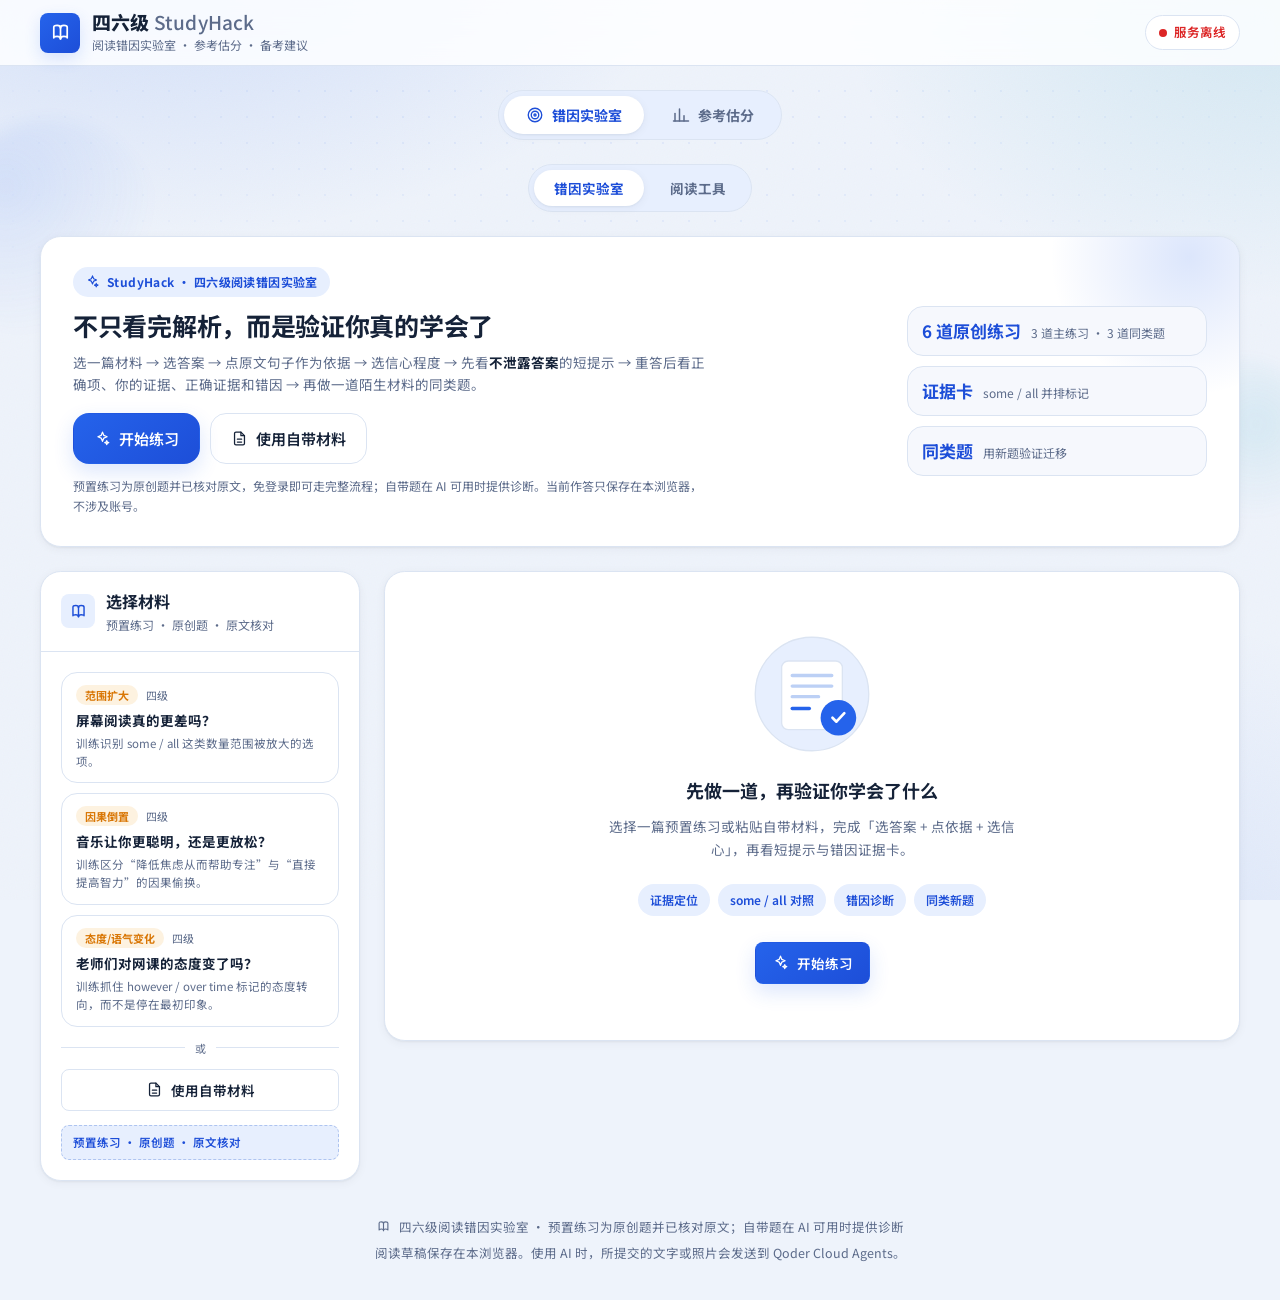
==== commit 9b065849: "feat: gate real AI access and add spend protection Add visitor authentication, atomic quota and budg" ====
--- a/web/index.html
+++ b/web/index.html
@@ -4,7 +4,7 @@
   <meta charset="UTF-8" />
   <meta name="viewport" content="width=device-width, initial-scale=1.0, viewport-fit=cover" />
   <title>四六级阅读错因实验室 · StudyHack</title>
-  <meta name="description" content="面向大学生四六级备考：阅读错因实验室（选答案、点原文证据、看错因证据卡、做同类新题）与参考估分（参考区间、距目标分参考差、写译语言反馈）。预置练习人工核对，免登录可体验；当前作答只保存在本浏览器。" />
+  <meta name="description" content="面向大学生四六级备考：阅读错因实验室（选答案、点原文证据、看错因证据卡、做同类新题）与参考估分（参考区间、距目标分参考差、写译语言反馈）。预置练习为原创题并已核对原文，免登录可体验；当前作答只保存在本浏览器。" />
   <meta name="theme-color" content="#2563eb" />
   <link rel="icon" href="data:image/svg+xml,%3Csvg xmlns='http://www.w3.org/2000/svg' viewBox='0 0 24 24'%3E%3Crect width='24' height='24' rx='6' fill='%232563eb'/%3E%3Cpath d='M6 7h5a2 2 0 0 1 2 2v8a1.5 1.5 0 0 0-1.5-1.5H6zM18 7h-5a2 2 0 0 0-2 2v8a1.5 1.5 0 0 1 1.5-1.5H18z' fill='none' stroke='white' stroke-width='1.6' stroke-linejoin='round'/%3E%3C/svg%3E" />
   <link rel="preconnect" href="https://fonts.googleapis.com" />
@@ -20,6 +20,7 @@
     <symbol id="i-spark" viewBox="0 0 24 24" fill="none" stroke="currentColor" stroke-width="1.8" stroke-linecap="round" stroke-linejoin="round"><path d="M12 3l1.9 4.6L18.5 9.5l-4.6 1.9L12 16l-1.9-4.6L5.5 9.5l4.6-1.9z"/><path d="M18 15l.8 2 2 .8-2 .8-.8 2-.8-2-2-.8 2-.8z"/></symbol>
     <symbol id="i-info" viewBox="0 0 24 24" fill="none" stroke="currentColor" stroke-width="1.8" stroke-linecap="round" stroke-linejoin="round"><circle cx="12" cy="12" r="9"/><path d="M12 11v5M12 8h.01"/></symbol>
     <symbol id="i-chev" viewBox="0 0 24 24" fill="none" stroke="currentColor" stroke-width="2" stroke-linecap="round" stroke-linejoin="round"><path d="M6 9l6 6 6-6"/></symbol>
+    <symbol id="i-camera" viewBox="0 0 24 24" fill="none" stroke="currentColor" stroke-width="1.8" stroke-linecap="round" stroke-linejoin="round"><path d="M4 8h3l2-3h6l2 3h3a1 1 0 0 1 1 1v10a1 1 0 0 1-1 1H4a1 1 0 0 1-1-1V9a1 1 0 0 1 1-1z"/><circle cx="12" cy="13" r="3.5"/></symbol>
     <symbol id="i-trash" viewBox="0 0 24 24" fill="none" stroke="currentColor" stroke-width="1.8" stroke-linecap="round" stroke-linejoin="round"><path d="M4 7h16M9 7V5h6v2M6 7l1 13h10l1-13M10 11v6M14 11v6"/></symbol>
     <symbol id="i-file" viewBox="0 0 24 24" fill="none" stroke="currentColor" stroke-width="1.8" stroke-linecap="round" stroke-linejoin="round"><path d="M14 3H7a2 2 0 0 0-2 2v14a2 2 0 0 0 2 2h10a2 2 0 0 0 2-2V8z"/><path d="M14 3v5h5M9 13h6M9 17h6"/></symbol>
     <symbol id="i-translate" viewBox="0 0 24 24" fill="none" stroke="currentColor" stroke-width="1.8" stroke-linecap="round" stroke-linejoin="round"><path d="M4 5h8M8 3v2c0 4-2 7-5 8"/><path d="M6 9c0 2.5 2.5 4.5 6 5"/><path d="M13 20l4-9 4 9M14.5 17h5"/></symbol>
@@ -45,6 +46,7 @@
     <symbol id="e-i-trans" viewBox="0 0 24 24" fill="none" stroke="currentColor" stroke-width="2" stroke-linecap="round" stroke-linejoin="round"><path d="M4 5h7"/><path d="M7 4v1c0 4-2 7-4 8"/><path d="M5 9c0 2 2 4 5 5"/><path d="M12 20l4-9 4 9"/><path d="M13.5 17h5"/></symbol>
     <symbol id="e-i-spark" viewBox="0 0 24 24" fill="none" stroke="currentColor" stroke-width="2" stroke-linecap="round" stroke-linejoin="round"><path d="M12 3l1.9 5.1L19 10l-5.1 1.9L12 17l-1.9-5.1L5 10l5.1-1.9z"/><path d="M19 15l.8 2.2L22 18l-2.2.8L19 21l-.8-2.2L16 18l2.2-.8z"/></symbol>
     <symbol id="e-i-refresh" viewBox="0 0 24 24" fill="none" stroke="currentColor" stroke-width="2" stroke-linecap="round" stroke-linejoin="round"><path d="M21 12a9 9 0 1 1-3-6.7"/><path d="M21 3v5h-5"/></symbol>
+    <symbol id="e-i-camera" viewBox="0 0 24 24" fill="none" stroke="currentColor" stroke-width="2" stroke-linecap="round" stroke-linejoin="round"><path d="M4 8h3l2-3h6l2 3h3a1 1 0 0 1 1 1v10a1 1 0 0 1-1 1H4a1 1 0 0 1-1-1V9a1 1 0 0 1 1-1z"/><circle cx="12" cy="13" r="3.5"/></symbol>
     <symbol id="e-i-target" viewBox="0 0 24 24" fill="none" stroke="currentColor" stroke-width="2" stroke-linecap="round" stroke-linejoin="round"><circle cx="12" cy="12" r="9"/><circle cx="12" cy="12" r="5"/><circle cx="12" cy="12" r="1.4"/></symbol>
     <symbol id="e-i-chart" viewBox="0 0 24 24" fill="none" stroke="currentColor" stroke-width="2" stroke-linecap="round" stroke-linejoin="round"><path d="M4 20V10"/><path d="M10 20V4"/><path d="M16 20v-7"/><path d="M22 20H2"/></symbol>
     <symbol id="e-i-book" viewBox="0 0 24 24" fill="none" stroke="currentColor" stroke-width="2" stroke-linecap="round" stroke-linejoin="round"><path d="M4 19.5A2.5 2.5 0 0 1 6.5 17H20"/><path d="M6.5 2H20v20H6.5A2.5 2.5 0 0 1 4 19.5v-15A2.5 2.5 0 0 1 6.5 2z"/></symbol>
@@ -90,13 +92,13 @@
             <h2>不只看完解析，而是验证你真的学会了</h2>
             <p>选一篇材料 → 选答案 → 点原文句子作为依据 → 选信心程度 → 先看<b>不泄露答案</b>的短提示 → 重答后看正确项、你的证据、正确证据和错因 → 再做一道陌生材料的同类题。</p>
             <div class="lh-actions">
-              <button class="btn btn-primary btn-lg" id="labStartBtn" type="button"><svg><use href="#i-spark"/></svg>开始示例</button>
+              <button class="btn btn-primary btn-lg" id="labStartBtn" type="button"><svg><use href="#i-spark"/></svg>开始练习</button>
               <button class="btn btn-lg-ghost" id="labCustomBtn" type="button"><svg><use href="#i-file"/></svg>使用自带材料</button>
             </div>
-            <p class="lh-note">预置练习由人工核对，免登录即可走完整流程；自带题会调用真实 AI 诊断。当前作答只保存在本浏览器，不涉及账号。</p>
+            <p class="lh-note">预置练习为原创题并已核对原文，免登录即可走完整流程；自带题在 AI 可用时提供诊断。当前作答只保存在本浏览器，不涉及账号。</p>
           </div>
-          <div class="lh-facts" aria-hidden="true">
-            <div><b>3</b><span>类已打通错因</span></div>
+          <div class="lh-facts">
+            <div><b id="labItemCount"></b><span id="labItemBreakdown"></span></div>
             <div><b>证据卡</b><span>some / all 并排标记</span></div>
             <div><b>同类题</b><span>用新题验证迁移</span></div>
           </div>
@@ -106,13 +108,13 @@
           <aside class="card lab-side">
             <div class="card-head">
               <span class="chip t"><svg><use href="#i-book"/></svg></span>
-              <div><h2>选择材料</h2><p class="hint">预置练习 · 人工核对答案</p></div>
+              <div><h2>选择材料</h2><p class="hint">预置练习 · 原创题 · 原文核对</p></div>
             </div>
             <div class="card-body">
               <div class="preset-list" id="labPresetList"></div>
               <div class="side-divider"><span>或</span></div>
               <button type="button" class="btn btn-block" id="labSideCustomBtn"><svg><use href="#i-file"/></svg>使用自带材料</button>
-              <div class="mode-badge" id="labModeBadge" data-mode="local">本地示例模式</div>
+              <div class="mode-badge" id="labModeBadge" data-mode="preset">预置练习 · 原创题 · 原文核对</div>
             </div>
           </aside>
 
@@ -130,7 +132,7 @@
               <h3>先做一道，再验证你学会了什么</h3>
               <p>选择一篇预置练习或粘贴自带材料，完成「选答案 + 点依据 + 选信心」，再看短提示与错因证据卡。</p>
               <div class="chips"><span>证据定位</span><span>some / all 对照</span><span>错因诊断</span><span>同类新题</span></div>
-              <button type="button" class="btn btn-primary" id="labEmptyStart"><svg><use href="#i-spark"/></svg>开始示例</button>
+              <button type="button" class="btn btn-primary" id="labEmptyStart"><svg><use href="#i-spark"/></svg>开始练习</button>
             </div>
             <div id="labStage" class="lab-stage" hidden></div>
           </main>
@@ -148,7 +150,7 @@
                 <span class="chev"><svg width="18" height="18"><use href="#i-chev"/></svg></span>
               </summary>
               <ol>
-                <li>选择级别并粘贴<b>阅读原文</b>，只想看翻译或生词也可以。</li>
+                <li>选择级别并粘贴<b>阅读原文</b>（也可拍照导入），只想看翻译或生词也可以。</li>
                 <li>点 <b>全文翻译 / 重点生词 / 长难句</b> 按需加载，每次只请求一个短结果。</li>
                 <li>长材料会自动分段翻译；某段失败时可<b>只重试失败段</b>，已加载结果保留。</li>
                 <li>生词可一键导出默写清单。</li>
@@ -167,9 +169,30 @@
                 <span>原文</span>
                 <span class="count" id="toolCharCount">0 / 6000</span>
               </div>
-              <textarea id="toolInput" spellcheck="false" aria-label="阅读原文输入框" placeholder="在此粘贴四六级阅读原文……&#10;长材料会自动分段翻译。"></textarea>
+              <div class="scan-inline" id="toolScanBox">
+                <div class="scan-entry">
+                  <div class="scan-inline-row">
+                    <button type="button" class="btn btn-sm" id="toolScanBtn"><svg><use href="#i-camera"/></svg>拍照导入原文</button>
+                    <button type="button" class="btn btn-sm btn-ghost" id="toolScanRotate" hidden>旋转 90°</button>
+                    <button type="button" class="btn btn-sm btn-ghost" id="toolScanRetry" hidden>重试识别</button>
+                    <button type="button" class="btn btn-sm btn-ghost" id="toolScanClear" hidden>移除照片</button>
+                    <span class="scan-inline-hint">拍照、相册、拖拽或 Ctrl+V 粘贴</span>
+                  </div>
+                  <input type="file" id="toolScanFile" accept="image/jpeg,image/png,image/webp" hidden />
+                  <div class="tool-status scan-status" id="toolScanStatus" role="status" aria-live="polite" hidden></div>
+                  <div class="scan-preview compact" id="toolScanPreview" hidden>
+                    <img id="toolScanImg" alt="待识别的阅读原文照片预览" />
+                    <span>照片会发送到 Qoder Cloud Agents 识别。请先遮住姓名和学号。</span>
+                  </div>
+                </div>
+                <div class="scan-unavailable" id="toolScanUnavailable" role="status" hidden>
+                  <span>拍照识别暂不可用，可手动输入。</span>
+                  <button type="button" class="btn btn-sm btn-ghost" id="toolScanCapabilityRetry" hidden>重试</button>
+                </div>
+              </div>
+              <textarea id="toolInput" spellcheck="false" aria-label="阅读原文输入框" placeholder="在此粘贴四六级阅读原文。"></textarea>
               <div class="mini-actions">
-                <button type="button" class="btn btn-sm" id="toolSampleBtn"><svg><use href="#i-file"/></svg>加载示例</button>
+                <button type="button" class="btn btn-sm" id="toolSampleBtn"><svg><use href="#i-file"/></svg>载入原创文章</button>
                 <button type="button" class="btn btn-sm btn-ghost" id="toolClearBtn"><svg><use href="#i-trash"/></svg>清空</button>
               </div>
               <div class="tool-actions">
@@ -178,7 +201,7 @@
                 <button type="button" class="btn" id="toolGrammarBtn"><svg><use href="#i-branch"/></svg>长难句</button>
               </div>
               <p class="submit-note">按需加载 · 长材料自动分段 · 失败可单独重试</p>
-              <div class="mode-badge" id="toolModeBadge" data-mode="local">本地示例模式</div>
+              <div class="mode-badge" id="toolModeBadge" data-mode="down">AI 解析暂不可用</div>
             </div>
           </section>
 
@@ -235,9 +258,9 @@
       <footer class="foot">
         <div class="line">
           <svg width="15" height="15"><use href="#i-book"/></svg>
-          <span>四六级阅读错因实验室 · 预置练习人工核对；自带题由 Qoder Cloud Agents 提供诊断</span>
+          <span>四六级阅读错因实验室 · 预置练习为原创题并已核对原文；自带题在 AI 可用时提供诊断</span>
         </div>
-        <p style="margin:6px 0 0">AI 与预置内容仅供备考参考；当前作答保存在本浏览器，不涉及账号或数据库。</p>
+        <p style="margin:6px 0 0">阅读草稿保存在本浏览器。使用 AI 时，所提交的文字或照片会发送到 Qoder Cloud Agents。</p>
       </footer>
     </section>
 
@@ -245,7 +268,7 @@
     <section class="view view-estimator" id="view-estimator" role="tabpanel" aria-labelledby="tab-estimator">
       <div class="disclaimer-banner" role="note">
         <svg><use href="#e-i-alert"/></svg>
-        <div><b>本结果仅为参考估算，不等于官方成绩。</b> 换算基于公开常模表的插值与经验校准，存在模型误差；最终成绩以教育部教育考试院发布为准。</div>
+        <div><b>本结果仅为参考估算，不等于官方成绩。</b> 换算基于公开常模表的插值与项目假设，存在模型误差；最终成绩以教育部教育考试院发布为准。</div>
       </div>
 
       <div class="workspace">
@@ -258,7 +281,7 @@
             </summary>
             <ol>
               <li>选择 <b>四级 / 六级</b>，填写听力与阅读各题型的<b>答对题数</b>。</li>
-              <li>写作与翻译可选 <b>自评档位</b>，或粘贴文本由 <b>AI 给出语言反馈</b>。</li>
+              <li>写作与翻译可选 <b>自评档位</b>，或粘贴文本 / <b>拍照识别手写答题</b>，由 <b>AI 给出语言反馈</b>。</li>
               <li>查看分模块<b>参考区间</b>、<b>距 425 参考目标的参考差</b>与算法限制。</li>
               <li>可获取基于<b>内置资料库</b>的备考建议（不是个性化提分承诺）。</li>
             </ol>
@@ -288,7 +311,7 @@
               </fieldset>
 
               <fieldset class="group" data-mod="writing">
-                <legend><svg width="16" height="16"><use href="#e-i-write"/></svg> 写作 <span class="legend-max">满分 106.5</span></legend>
+                <legend><svg width="16" height="16"><use href="#e-i-write"/></svg> 写作 <span class="legend-max">估算上限 106</span></legend>
                 <div class="mode-seg" data-target="writing" role="group" aria-label="写作评分方式">
                   <button type="button" data-mode="band" aria-pressed="true">自评档位</button>
                   <button type="button" data-mode="ai" aria-pressed="false">AI 语言反馈</button>
@@ -299,14 +322,36 @@
                   <button type="button" data-band="high" aria-pressed="false">高档</button>
                 </div>
                 <div class="ai-box" data-target="writing" hidden>
-                  <textarea id="est-writingText" maxlength="4000" placeholder="粘贴你的作文全文，AI 将给出 0–15 的语言反馈…"></textarea>
+                  <div class="scan-inline">
+                    <div class="scan-entry">
+                      <div class="scan-inline-row">
+                        <button type="button" class="btn btn-sm" id="est-writingScanBtn"><svg><use href="#e-i-camera"/></svg>拍照识别作文</button>
+                        <button type="button" class="btn btn-sm btn-ghost" id="est-writingScanRotate" hidden>旋转 90°</button>
+                        <button type="button" class="btn btn-sm btn-ghost" id="est-writingScanRetry" hidden>重试识别</button>
+                        <button type="button" class="btn btn-sm btn-ghost" id="est-writingScanClear" hidden>移除照片</button>
+                        <span class="scan-inline-hint">拍照、相册、拖拽或 Ctrl+V 粘贴；识别后可校对</span>
+                      </div>
+                      <input type="file" id="est-writingScanFile" accept="image/jpeg,image/png,image/webp" hidden />
+                      <div class="tool-status scan-status" id="est-writingScanStatus" role="status" aria-live="polite" hidden></div>
+                      <div class="scan-review" id="est-writingScanReview" hidden>
+                        <div class="scan-review-img"><img id="est-writingScanReviewImg" alt="待识别的作文照片预览" /></div>
+                        <div class="scan-review-text" id="est-writingScanReviewText"></div>
+                      </div>
+                      <div class="scan-usage" id="est-writingScanUsage" hidden></div>
+                    </div>
+                    <div class="scan-unavailable" id="est-writingScanUnavailable" role="status" hidden>
+                      <span>拍照识别暂不可用，可手动输入。</span>
+                      <button type="button" class="btn btn-sm btn-ghost" id="est-writingScanCapabilityRetry" hidden>重试</button>
+                    </div>
+                  </div>
+                  <textarea id="est-writingText" maxlength="4000" placeholder="粘贴作文全文以获取 AI 语言反馈。"></textarea>
                   <textarea id="est-writingPrompt" class="material-input" maxlength="2000" placeholder="可选：粘贴本次作文题目，才能判断是否切题…"></textarea>
                   <p class="ai-hint">缺少作文题目时，只做语言反馈，不判断切题与论点覆盖。</p>
                 </div>
               </fieldset>
 
               <fieldset class="group" data-mod="translation">
-                <legend><svg width="16" height="16"><use href="#e-i-trans"/></svg> 翻译 <span class="legend-max">满分 106.5</span></legend>
+                <legend><svg width="16" height="16"><use href="#e-i-trans"/></svg> 翻译 <span class="legend-max">估算上限 106</span></legend>
                 <div class="mode-seg" data-target="translation" role="group" aria-label="翻译评分方式">
                   <button type="button" data-mode="band" aria-pressed="true">自评档位</button>
                   <button type="button" data-mode="ai" aria-pressed="false">AI 语言反馈</button>
@@ -317,7 +362,29 @@
                   <button type="button" data-band="high" aria-pressed="false">高档</button>
                 </div>
                 <div class="ai-box" data-target="translation" hidden>
-                  <textarea id="est-translationText" maxlength="4000" placeholder="粘贴你的翻译译文，AI 将给出 0–15 的语言反馈…"></textarea>
+                  <div class="scan-inline">
+                    <div class="scan-entry">
+                      <div class="scan-inline-row">
+                        <button type="button" class="btn btn-sm" id="est-translationScanBtn"><svg><use href="#e-i-camera"/></svg>拍照识别译文</button>
+                        <button type="button" class="btn btn-sm btn-ghost" id="est-translationScanRotate" hidden>旋转 90°</button>
+                        <button type="button" class="btn btn-sm btn-ghost" id="est-translationScanRetry" hidden>重试识别</button>
+                        <button type="button" class="btn btn-sm btn-ghost" id="est-translationScanClear" hidden>移除照片</button>
+                        <span class="scan-inline-hint">拍照、相册、拖拽或 Ctrl+V 粘贴；识别后可校对</span>
+                      </div>
+                      <input type="file" id="est-translationScanFile" accept="image/jpeg,image/png,image/webp" hidden />
+                      <div class="tool-status scan-status" id="est-translationScanStatus" role="status" aria-live="polite" hidden></div>
+                      <div class="scan-review" id="est-translationScanReview" hidden>
+                        <div class="scan-review-img"><img id="est-translationScanReviewImg" alt="待识别的翻译照片预览" /></div>
+                        <div class="scan-review-text" id="est-translationScanReviewText"></div>
+                      </div>
+                      <div class="scan-usage" id="est-translationScanUsage" hidden></div>
+                    </div>
+                    <div class="scan-unavailable" id="est-translationScanUnavailable" role="status" hidden>
+                      <span>拍照识别暂不可用，可手动输入。</span>
+                      <button type="button" class="btn btn-sm btn-ghost" id="est-translationScanCapabilityRetry" hidden>重试</button>
+                    </div>
+                  </div>
+                  <textarea id="est-translationText" maxlength="4000" placeholder="粘贴英文译文以获取 AI 语言反馈。"></textarea>
                   <textarea id="est-translationSource" class="material-input" maxlength="2000" placeholder="可选：粘贴翻译中文原文，才能判断信息覆盖与漏译…"></textarea>
                   <p class="ai-hint">缺少中文原文时，只做语言反馈，不判断信息覆盖。</p>
                 </div>
@@ -326,7 +393,7 @@
               <button type="submit" class="btn btn-primary btn-lg" id="est-estimateBtn">
                 <svg><use href="#e-i-target"/></svg><span id="est-estimateLabel">开始估分</span>
               </button>
-              <p class="submit-note">估分即时完成；AI 语言反馈与备考建议需联网调用。</p>
+              <p class="submit-note">自评估分在本机计算。使用 AI 时，提交的文字、照片或估分信息会发送到 Qoder Cloud Agents。</p>
             </div>
           </form>
         </div>
@@ -380,7 +447,7 @@
                 <div class="total-num"><span id="est-totalScore">0</span><small>/ 710</small></div>
                 <div class="total-side">
                   <div class="range-line">参考区间 <b id="est-totalRange">0 – 0</b></div>
-                  <div class="range-line muted">总分按各模块报道分相加，含经验校准误差</div>
+                  <div class="range-line muted">总分为模块估算之和，区间采用项目设定的误差幅度</div>
                 </div>
               </div>
               <div class="gap-block">
@@ -413,18 +480,21 @@
           <section class="card section" id="est-recommendCard">
             <div class="card-head">
               <span class="chip s"><svg><use href="#e-i-book"/></svg></span>
-              <div><h2>备考建议（基于内置资料）</h2><p class="hint">RAG 召回内置资料 · 非个性化提分承诺</p></div>
+              <div><h2>备考建议（基于内置资料）</h2><p class="hint">按薄弱项选取资料</p></div>
               <div class="grow"></div>
               <button type="button" class="btn btn-sm btn-ghost" id="est-stopRecBtn" hidden>停止</button>
             </div>
-            <div class="card-body"><div id="est-recommendBody" class="md"></div></div>
+            <div class="card-body">
+              <div class="tool-status" id="est-recommendStatus" role="status" aria-live="polite"></div>
+              <div id="est-recommendBody" class="md"></div>
+            </div>
           </section>
         </div>
       </div>
 
       <footer class="foot">
         <div class="line"><svg width="15" height="15"><use href="#e-i-alert"/></svg> 本结果仅为参考估算，不等于官方成绩。</div>
-        <div class="line muted">换算基于公开常模表插值与经验校准 · 建议来自内置 curated 资料库</div>
+        <div class="line muted">换算采用公开常模表与项目假设 · 备考建议列有资料来源</div>
       </footer>
     </section>
   </main>
--- a/web/styles.css
+++ b/web/styles.css
@@ -295,7 +295,7 @@
 .view-reading .field-label { display: flex; align-items: center; justify-content: space-between; font-size: calc(13px * var(--site-type, 1)); font-weight: 600; color: var(--site-fg); }
 .view-reading .field-label .count { font-weight: 500; color: var(--site-muted); font-variant-numeric: tabular-nums; }
 .view-reading .field-label .count.over { color: var(--bad); font-weight: 700; }
-.view-reading textarea#input {
+.view-reading textarea#toolInput {
   width: 100%; min-height: 280px; resize: vertical;
   padding: 14px 15px; border-radius: var(--r-md);
   border: 1.5px solid var(--site-border);
@@ -304,8 +304,8 @@
   font-size: calc(14px * var(--site-type, 1)); line-height: 1.75;
   transition: border-color var(--dur), box-shadow var(--dur), background var(--dur);
 }
-.view-reading textarea#input::placeholder { color: color-mix(in srgb, var(--site-muted) 75%, transparent); }
-.view-reading textarea#input:focus { outline: none; border-color: var(--site-accent); background: var(--site-surface); box-shadow: 0 0 0 4px var(--accent-glow); }
+.view-reading textarea#toolInput::placeholder { color: color-mix(in srgb, var(--site-muted) 75%, transparent); }
+.view-reading textarea#toolInput:focus { outline: none; border-color: var(--site-accent); background: var(--site-surface); box-shadow: 0 0 0 4px var(--accent-glow); }
 .view-reading .mini-actions { display: flex; gap: 8px; flex-wrap: wrap; }
 .view-reading .btn-ok { color: var(--ok); border-color: color-mix(in srgb, var(--ok) 30%, var(--site-border)); background: var(--ok-soft); }
 .view-reading .btn-ok:hover { border-color: var(--ok); }
@@ -432,7 +432,7 @@
   .view-reading .workspace, .view-estimator .workspace { grid-template-columns: 1fr; }
   .input-panel { position: static; }
   .brand .sub { display: none; }
-  .view-reading textarea#input { min-height: 220px; }
+  .view-reading textarea#toolInput { min-height: 220px; }
 }
 @media (max-width: 560px) {
   :root { --header-h: 58px; }
@@ -462,7 +462,7 @@
   .guide .tip { font-size: calc(12px * var(--site-type, 1)); }
 
   /* keep inputs >= 16px so iOS Safari does not auto-zoom on focus */
-  .view-reading textarea#input { min-height: 200px; font-size: max(16px, calc(14px * var(--site-type, 1))); padding: 12px 13px; }
+  .view-reading textarea#toolInput { min-height: 200px; font-size: max(16px, calc(14px * var(--site-type, 1))); padding: 12px 13px; }
   .view-estimator .ai-box textarea { min-height: 110px; font-size: max(16px, calc(13px * var(--site-type, 1))); }
   .view-estimator .stepper input { width: 50px; height: 42px; font-size: max(16px, calc(14px * var(--site-type, 1))); }
   .view-estimator .stepper button { width: 40px; height: 42px; font-size: 20px; }
--- a/web/lab.css
+++ b/web/lab.css
@@ -242,6 +242,7 @@
 .tool-status[data-state="loading"] { color: var(--accent-deep); background: var(--accent-soft); display: flex; align-items: center; gap: 8px; }
 .tool-status[data-state="loading"]::before { content: ""; width: 14px; height: 14px; border-radius: 50%; border: 2px solid color-mix(in srgb, var(--site-accent) 30%, transparent); border-top-color: var(--site-accent); animation: spin .8s linear infinite; }
 .tool-status[data-state="done"] { color: var(--ok); background: var(--ok-soft); }
+.tool-status[data-state="partial"], .tool-status[data-state="cancelled"] { color: var(--warn); background: var(--warn-soft); border-color: color-mix(in srgb, var(--warn) 24%, var(--site-border)); }
 .tool-status[data-state="error"] { color: var(--bad); background: var(--bad-soft); border-color: color-mix(in srgb, var(--bad) 24%, var(--site-border)); }
 
 /* estimator gap + AI feedback material tags */
@@ -252,11 +253,83 @@
 .view-estimator .gap-head b[data-tone="warn"] { color: var(--warn); }
 .view-estimator .gap-note { margin: 6px 0 10px; font-size: calc(12.5px * var(--site-type, 1)); color: var(--site-muted); line-height: 1.65; }
 .view-estimator .limits-note { margin: 0; padding: 10px 12px; border-radius: var(--r-sm); background: color-mix(in srgb, var(--site-bg) 55%, var(--site-surface)); border: 1px solid var(--site-border); font-size: calc(11.5px * var(--site-type, 1)); color: var(--site-muted); line-height: 1.7; }
+.view-estimator .m-source { display: block; margin-top: 3px; color: var(--site-muted); font-size: calc(10.5px * var(--site-type, 1)); }
+.view-estimator .grade-state { display: flex; align-items: center; justify-content: space-between; flex-wrap: wrap; gap: 8px; margin-bottom: 12px; padding: 10px 12px; border-radius: var(--r-sm); border: 1px solid var(--site-border); background: var(--warn-soft); color: var(--warn); font-size: calc(12px * var(--site-type, 1)); line-height: 1.6; }
+.view-estimator .ai-comment.ai-unavailable { border-color: color-mix(in srgb, var(--warn) 28%, var(--site-border)); background: var(--warn-soft); }
 .view-estimator .ai-comment .ac-check { font-size: calc(11.5px * var(--site-type, 1)); font-weight: 700; padding: 2px 9px; border-radius: var(--r-pill); display: inline-block; margin-bottom: 6px; }
 .view-estimator .ai-comment .ac-check.ok { background: var(--ok-soft); color: var(--ok); }
 .view-estimator .ai-comment .ac-check.warn { background: var(--warn-soft); color: var(--warn); }
 .view-estimator .ai-comment .ac-missing { margin: 6px 0 0; font-size: calc(11.5px * var(--site-type, 1)); color: var(--warn); background: var(--warn-soft); padding: 7px 10px; border-radius: var(--r-sm); }
+.view-estimator .ai-comment .ac-source { margin: 6px 0 0; font-size: calc(11.5px * var(--site-type, 1)); color: var(--site-muted); }
 .view-estimator .material-input { min-height: 70px !important; background: color-mix(in srgb, var(--site-bg) 45%, var(--site-surface)) !important; }
+
+/* inline photo import (reading tool + writing / translation AI boxes) */
+.scan-inline { display: flex; flex-direction: column; gap: 8px; }
+.scan-inline-row { display: flex; flex-wrap: wrap; align-items: center; gap: 8px; }
+.scan-inline-hint { font-size: calc(11.5px * var(--site-type, 1)); color: var(--site-muted); line-height: 1.5; }
+.scan-inline .scan-status { margin: 0; }
+.scan-unavailable { display: flex; align-items: center; justify-content: space-between; flex-wrap: wrap; gap: 8px; padding: 9px 11px; border-radius: var(--r-sm); border: 1px dashed var(--site-border); background: color-mix(in srgb, var(--site-bg) 45%, var(--site-surface)); color: var(--site-muted); font-size: calc(11.5px * var(--site-type, 1)); line-height: 1.6; }
+.scan-unavailable[hidden] { display: none; }
+.scan-unavailable .btn { flex: 0 0 auto; }
+.scan-status[data-state="warn"] { color: var(--warn); background: var(--warn-soft); }
+.scan-status[hidden] { display: none !important; }
+.scan-preview { display: flex; align-items: center; gap: 10px; padding: 8px; border-radius: var(--r-sm); border: 1px solid var(--site-border); background: var(--site-surface); }
+.scan-preview[hidden] { display: none; }
+.scan-preview img { width: 96px; height: 96px; flex: 0 0 auto; object-fit: cover; border-radius: 8px; border: 1px solid var(--site-border); background: var(--site-bg); }
+.scan-preview span { font-size: calc(11.5px * var(--site-type, 1)); color: var(--site-muted); line-height: 1.65; }
+.scan-preview.compact { padding: 6px; }
+.scan-preview.compact img { width: 64px; height: 64px; }
+@media (max-width: 560px) {
+  .scan-inline-row .btn { flex: 1 1 100%; white-space: normal; text-align: center; }
+  .scan-inline-row .scan-inline-hint { flex: 1 1 100%; }
+  .scan-preview img { width: 76px; height: 76px; }
+}
+
+/* photo vs recognised text: stacks in narrow columns, side-by-side when the
+   container is wide enough (estimator AI box is narrow, lab main is wider) */
+.scan-inline { container-type: inline-size; }
+.scan-review { display: grid; grid-template-columns: 1fr; gap: 10px; padding: 8px; border-radius: var(--r-sm); border: 1px solid var(--site-border); background: var(--site-surface); }
+.scan-review[hidden] { display: none; }
+.scan-review-img { display: flex; align-items: flex-start; justify-content: center; overflow: hidden; border-radius: 8px; background: var(--site-bg); border: 1px solid var(--site-border); }
+.scan-review-img img { display: block; width: 100%; max-height: 240px; object-fit: contain; }
+.scan-review-text { min-width: 0; max-height: 280px; overflow: auto; font-size: calc(12.5px * var(--site-type, 1)); line-height: 1.7; color: var(--site-text); }
+@container (min-width: 640px) {
+  .scan-review { grid-template-columns: minmax(180px, 0.9fr) minmax(0, 1.1fr); }
+  .scan-review-img img { max-height: 340px; }
+  .scan-review-text { max-height: 340px; }
+}
+.scan-review-block + .scan-review-block { margin-top: 10px; padding-top: 8px; border-top: 1px dashed var(--site-border); }
+.scan-review-block h4 { margin: 0 0 4px; font-size: calc(11.5px * var(--site-type, 1)); color: var(--site-muted); font-weight: 700; }
+.scan-review-block div { white-space: pre-wrap; word-break: break-word; }
+.scan-review-note { margin: 6px 0 0; font-size: calc(11.5px * var(--site-type, 1)); color: var(--site-muted); line-height: 1.6; }
+.scan-usage { font-size: calc(11.5px * var(--site-type, 1)); color: var(--site-muted); }
+.scan-usage[hidden] { display: none; }
+mark.uncertain { background: color-mix(in srgb, var(--warn) 24%, transparent); color: inherit; border-radius: 3px; padding: 0 1px; }
+.scan-question-list { display: flex; flex-direction: column; gap: 6px; padding: 10px; border-radius: var(--r-sm); border: 1px dashed var(--site-border); background: color-mix(in srgb, var(--site-bg) 55%, var(--site-surface)); }
+.scan-q-actions { display: flex; flex-wrap: wrap; gap: 6px; }
+.scan-q-btn { font: inherit; font-size: calc(12px * var(--site-type, 1)); padding: 5px 10px; border-radius: var(--r-pill); border: 1px solid var(--site-border); background: var(--site-surface); color: var(--site-text); cursor: pointer; }
+.scan-q-btn.active { border-color: var(--site-accent); background: var(--accent-soft); color: var(--accent-deep); font-weight: 700; }
+@media (max-width: 720px) {
+  .scan-review { grid-template-columns: 1fr; }
+  .scan-review-img img { max-height: 240px; }
+  .scan-review-text { max-height: 260px; }
+}
+
+/* detailed grade report */
+.view-estimator .grade-detail { margin-top: 10px; padding-top: 10px; border-top: 1px dashed var(--site-border); }
+.view-estimator .grade-detail-head { display: flex; justify-content: space-between; align-items: baseline; font-size: calc(11.5px * var(--site-type, 1)); font-weight: 700; color: var(--site-muted); margin-bottom: 6px; }
+.view-estimator .grade-errors { list-style: none; margin: 0; padding: 0; display: flex; flex-direction: column; gap: 8px; }
+.view-estimator .ge-item { padding: 8px 10px; border-radius: var(--r-sm); background: color-mix(in srgb, var(--site-bg) 45%, var(--site-surface)); border: 1px solid var(--site-border); font-size: calc(12px * var(--site-type, 1)); line-height: 1.65; }
+.view-estimator .ge-top { display: flex; flex-wrap: wrap; align-items: baseline; gap: 6px; }
+.view-estimator .ge-type { font-size: calc(10.5px * var(--site-type, 1)); font-weight: 700; color: var(--bad); background: var(--bad-soft); padding: 1px 7px; border-radius: var(--r-pill); }
+.view-estimator .ge-top mark { background: color-mix(in srgb, var(--bad) 18%, transparent); color: inherit; padding: 0 2px; border-radius: 3px; }
+.view-estimator .ge-fix { margin-top: 4px; color: var(--ok); }
+.view-estimator .ge-note { margin-top: 2px; color: var(--site-muted); font-size: calc(11.5px * var(--site-type, 1)); }
+.view-estimator .grade-stats { display: flex; flex-wrap: wrap; gap: 6px; margin-top: 8px; }
+.view-estimator .gs-chip { font-size: calc(10.5px * var(--site-type, 1)); padding: 2px 8px; border-radius: var(--r-pill); background: var(--warn-soft); color: var(--warn); }
+.view-estimator .grade-suggest { margin-top: 8px; font-size: calc(12px * var(--site-type, 1)); line-height: 1.7; }
+.view-estimator .grade-suggest ul { margin: 4px 0 0; padding-left: 18px; }
+.view-estimator .grade-usage { margin-top: 10px; font-size: calc(11px * var(--site-type, 1)); color: var(--site-muted); text-align: right; }
 
 /* ---------- lab responsive ---------- */
 @media (max-width: 1080px) {
